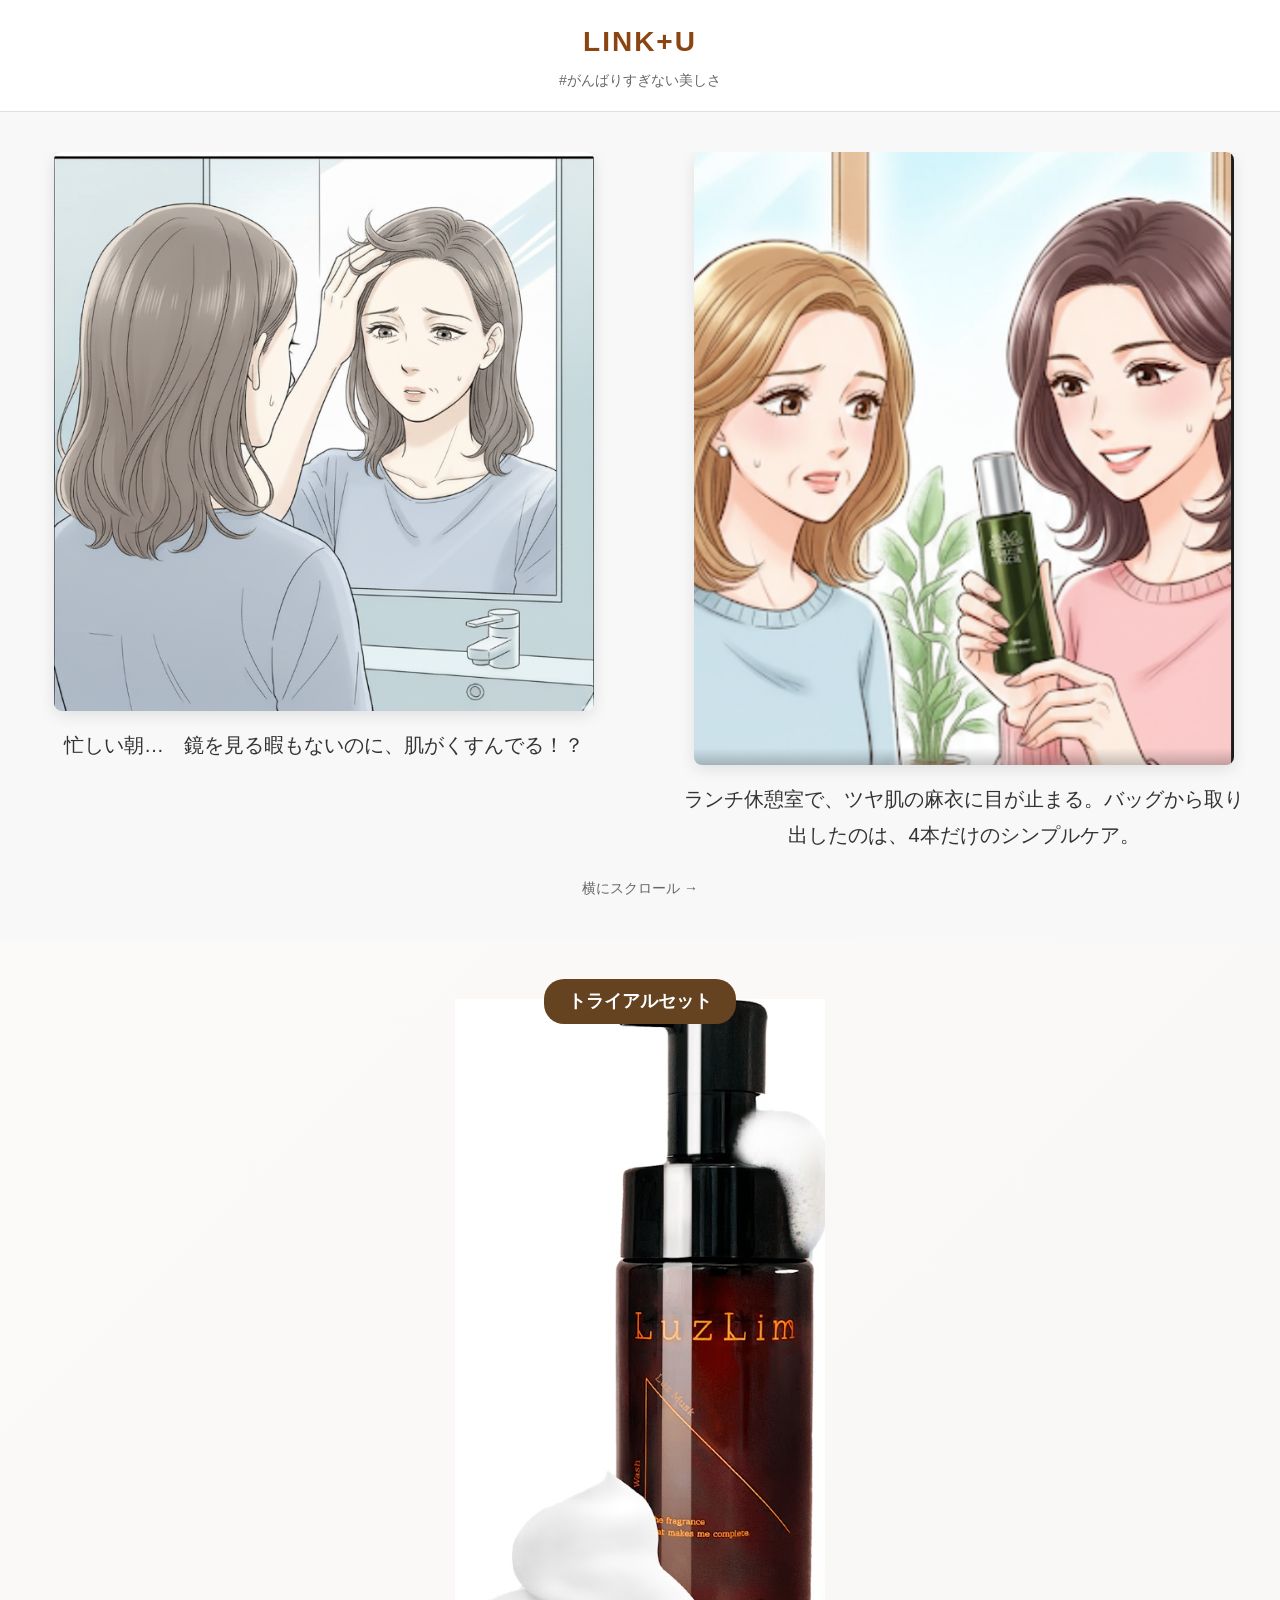
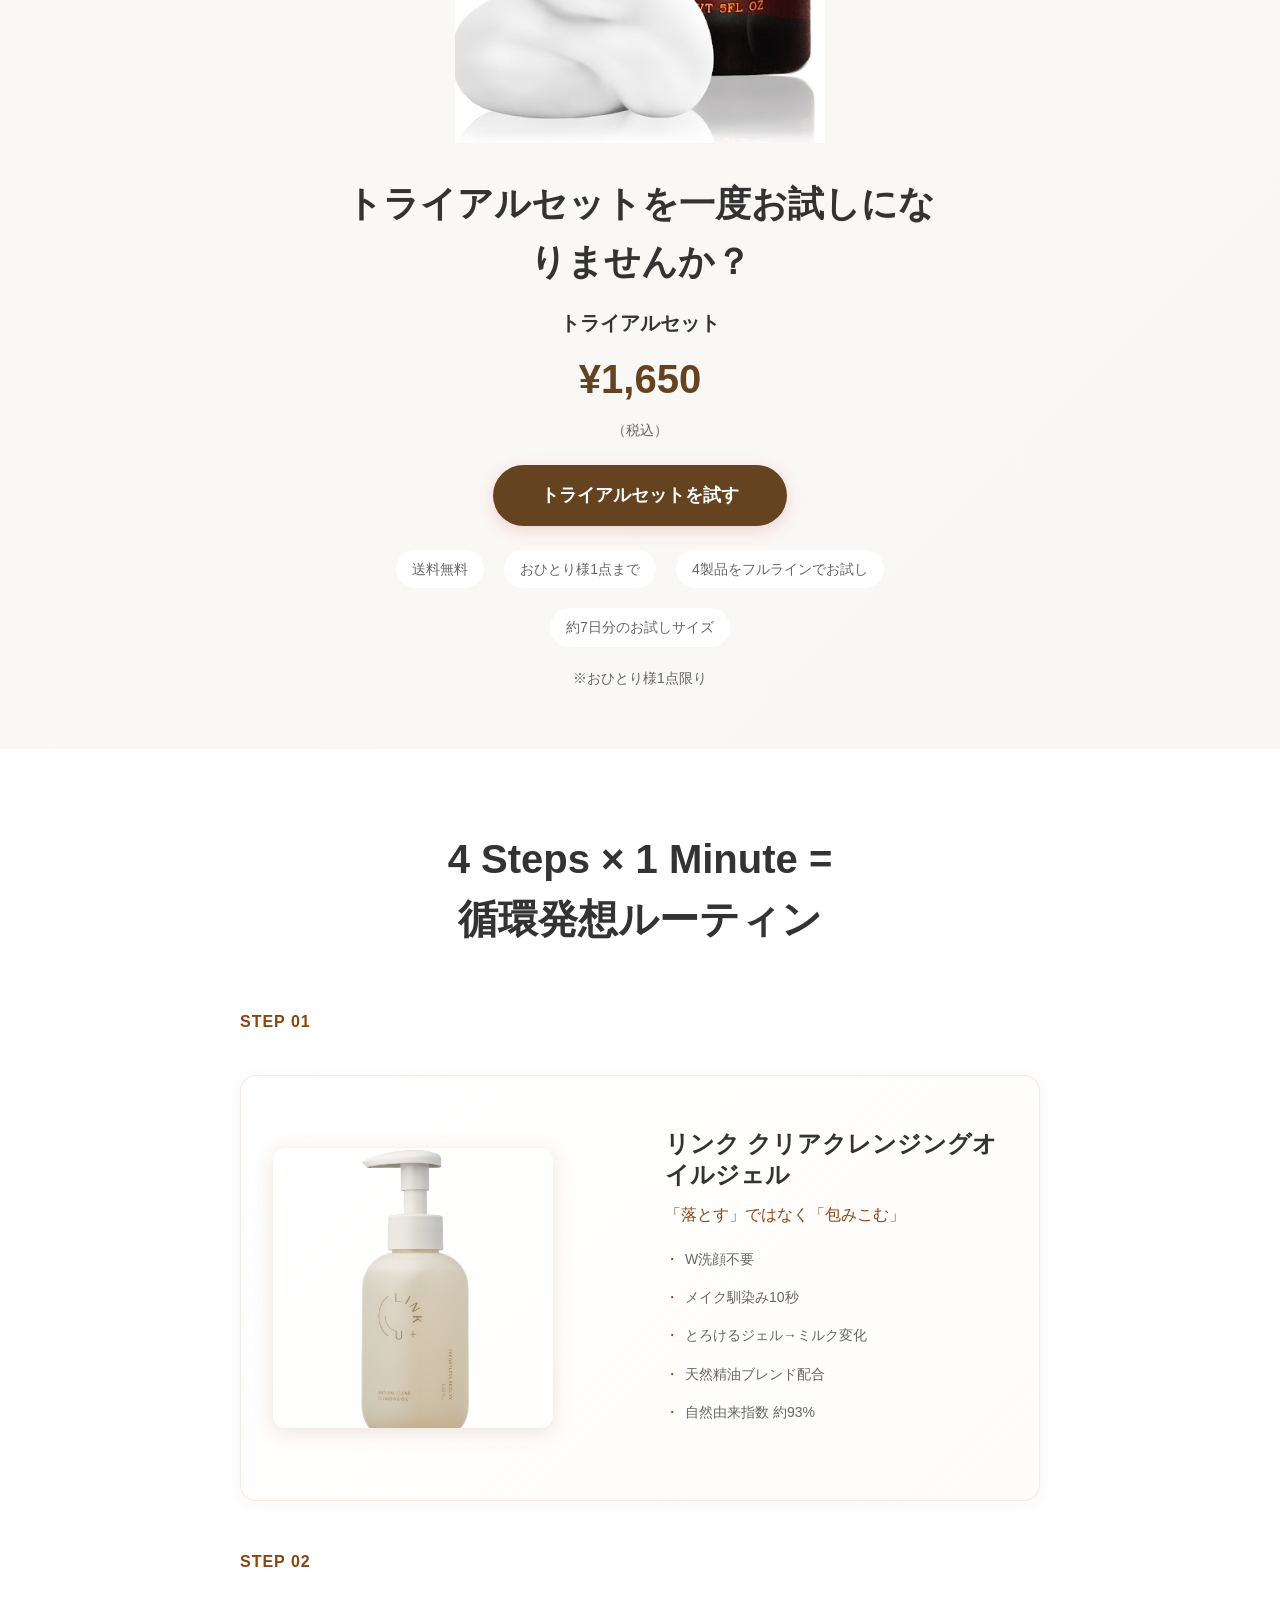
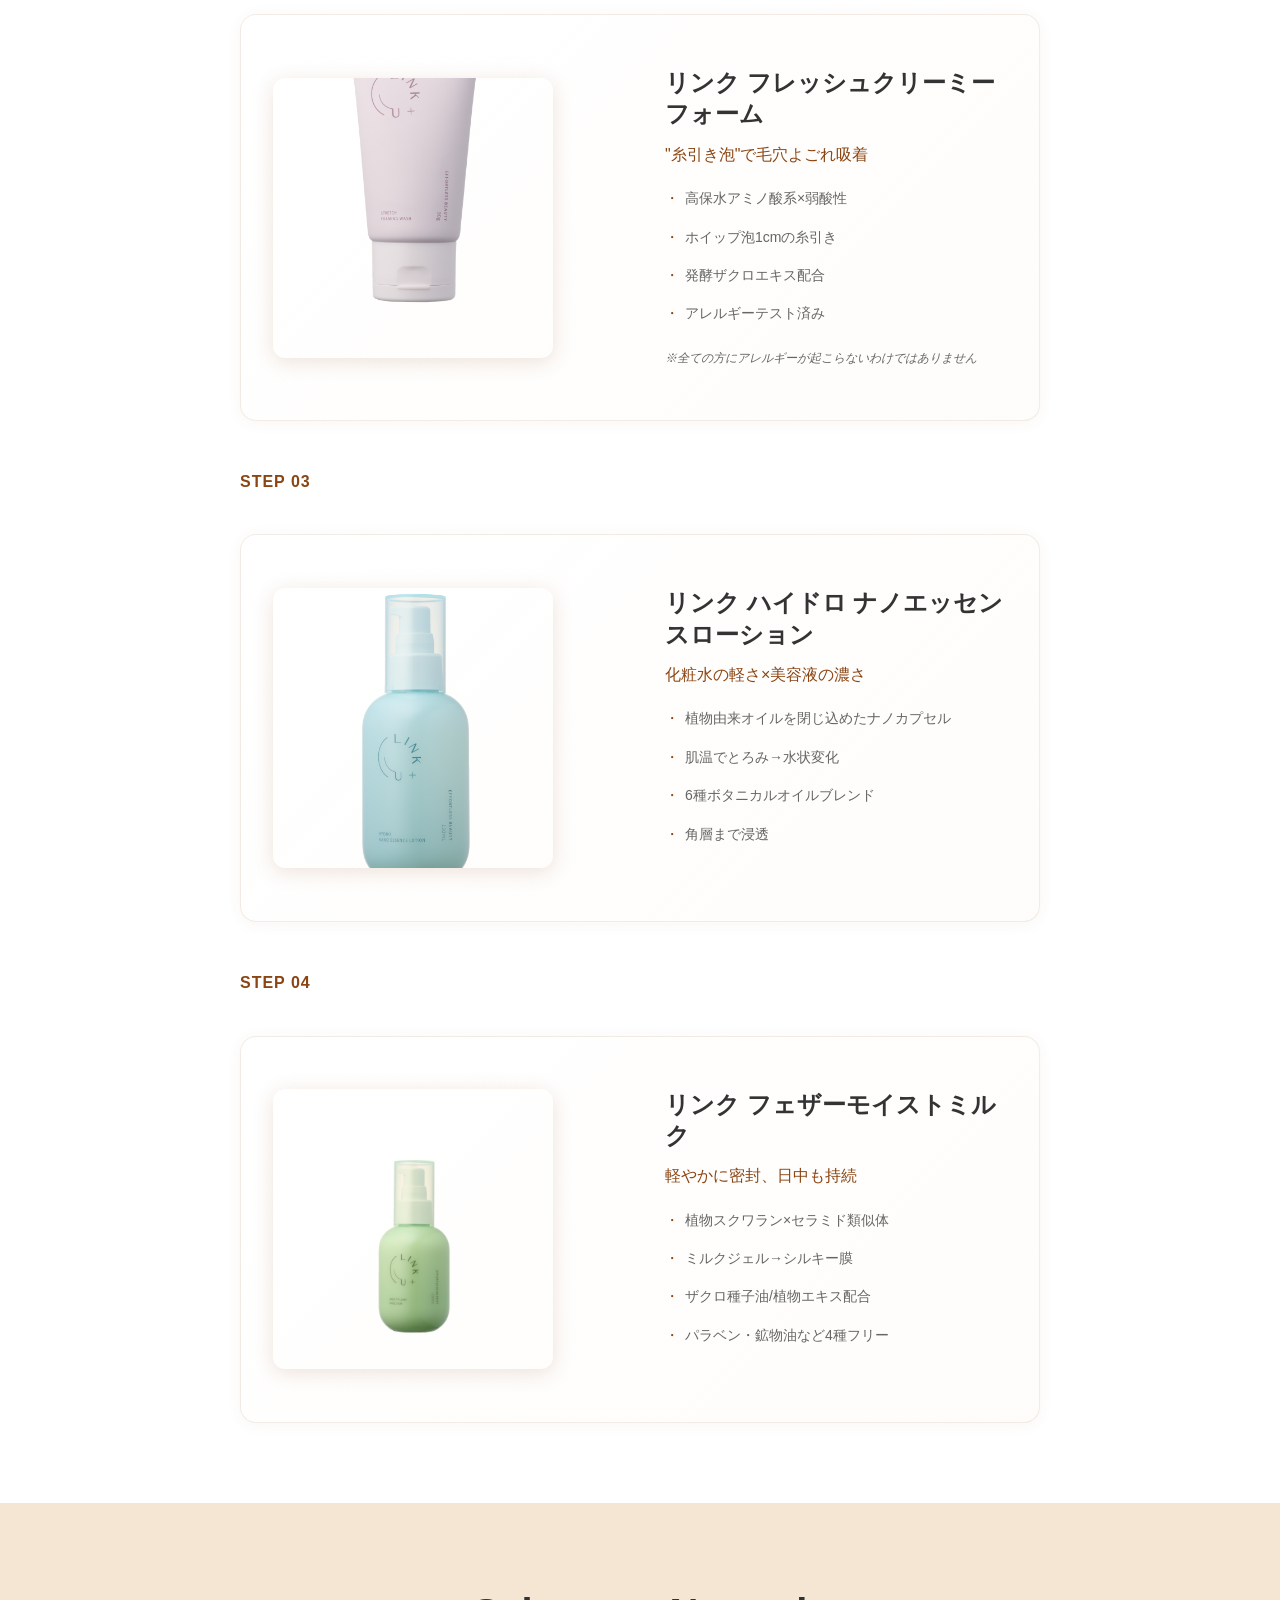
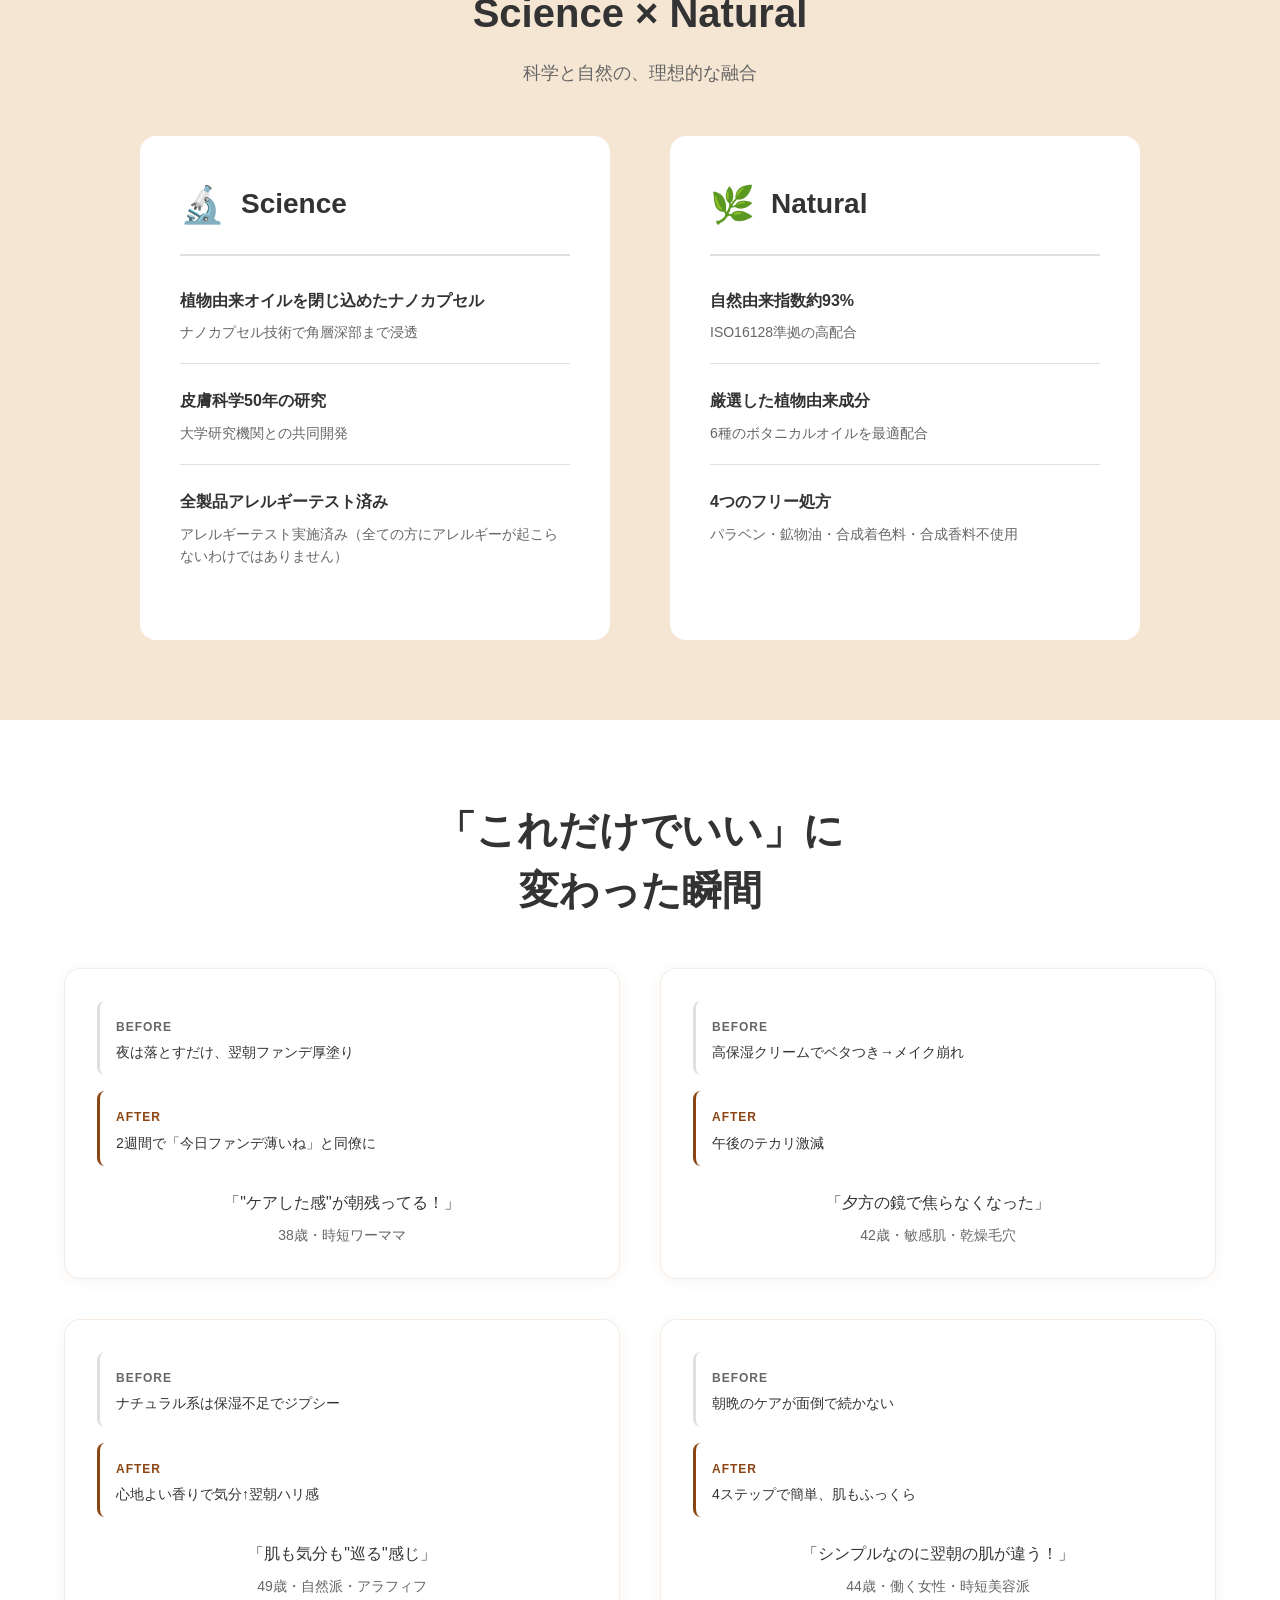
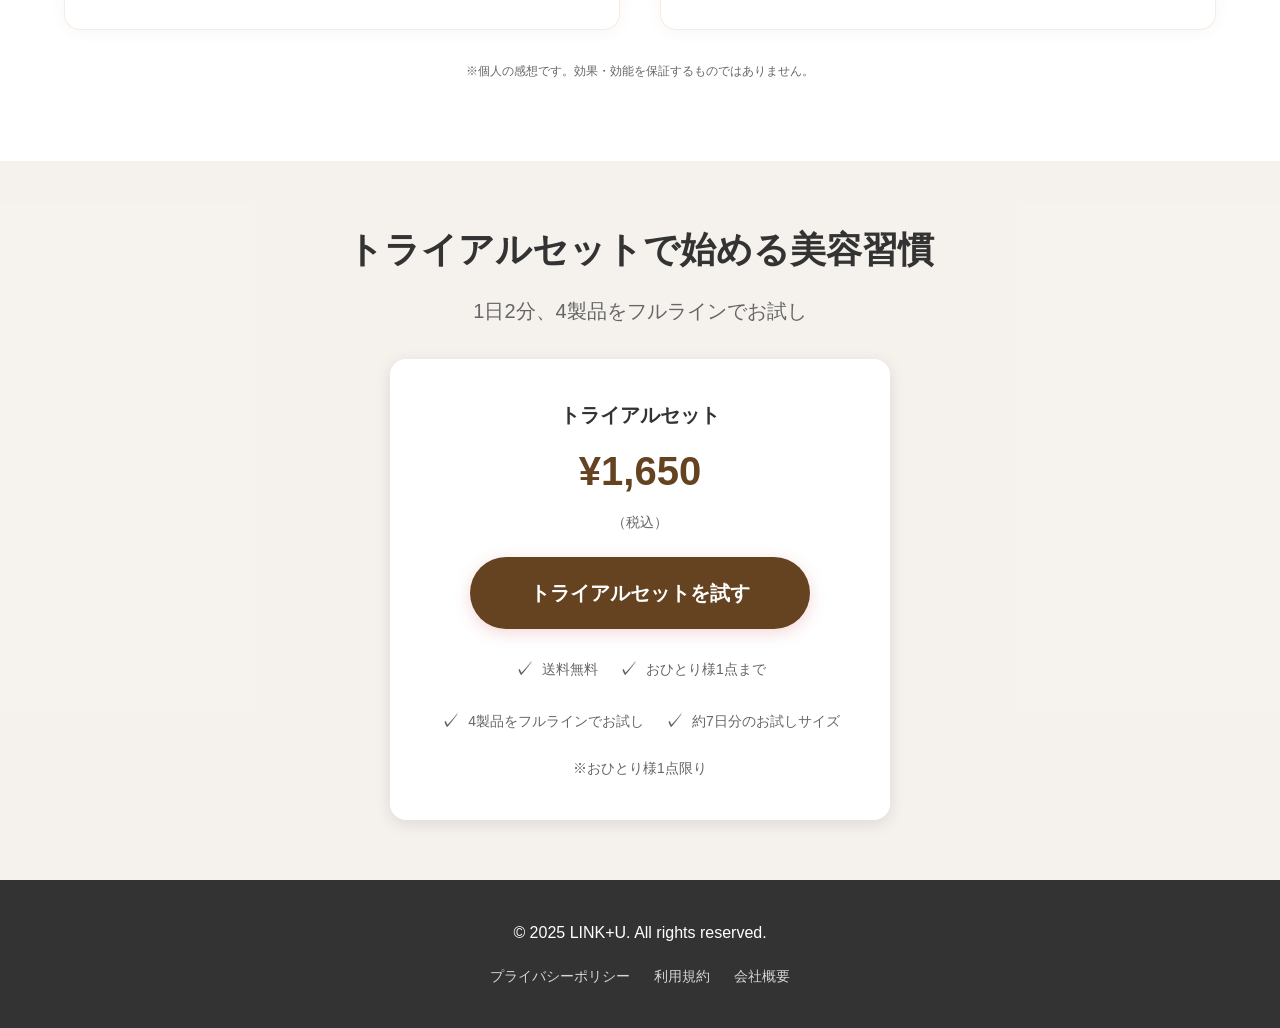
==== index-2.html @ d15b9a16 "Initial commit: Copy from rerejyu repository Complete REREJE RICH LP with all content and images  🤖 " ====
<!doctype html>
<html lang="ja">
  
<!-- Mirrored from manga-jivl.vercel.app/privacy by HTTrack Website Copier/3.x [XR&CO'2014], Fri, 05 Sep 2025 06:02:43 GMT -->
<!-- Added by HTTrack --><meta http-equiv="content-type" content="text/html;charset=utf-8" /><!-- /Added by HTTrack -->
<head>
    <meta charset="UTF-8" />
    <meta name="viewport" content="width=device-width, initial-scale=1.0" />
    <title>LINK+U - がんばりすぎない美しさ | 1日2分の新習慣</title>
    <meta name="description" content="忙しいあなたへ。たった4本、1日2分で輝くツヤ肌へ。初回52%OFFで始められる、シンプルスキンケア。">
    
    <!-- OGP -->
    <meta property="og:title" content="LINK+U - がんばりすぎない美しさ">
    <meta property="og:description" content="忙しいあなたへ。たった4本、1日2分で輝くツヤ肌へ。">
    <meta property="og:type" content="website">
    
    
    <!-- Google Analytics -->
    <script async src="https://www.googletagmanager.com/gtag/js?id=GA_MEASUREMENT_ID"></script>
    <script>
      window.dataLayer = window.dataLayer || [];
      function gtag(){dataLayer.push(arguments);}
      gtag('js', new Date());
      gtag('config', 'GA_MEASUREMENT_ID');
    </script>
    
    <script type="module" crossorigin src="assets/index-U9MFb4ym.js"></script>
    <link rel="stylesheet" crossorigin href="assets/index-C6Zq50ZD.css">
  </head>
  <body>
    <div id="app">
      <!-- ヘッダー -->
      <header class="header">
        <div class="container">
          <h1 class="logo">LINK+U</h1>
          <p class="tagline">#がんばりすぎない美しさ</p>
        </div>
      </header>

      <!-- 漫画ビューワー -->
      <section class="comic-viewer">
        <div class="comic-container">
          <figure class="comic-scene">
            <img src="manga/01.png" alt="忙しい朝の彩花" loading="lazy" />
            <figcaption>
              <p class="narration">忙しい朝…　鏡を見る暇もないのに、肌がくすんでる！？</p>
            </figcaption>
          </figure>

          <figure class="comic-scene">
            <img src="manga/02.png" alt="ランチ休憩室で麻衣と出会う" loading="lazy" />
            <figcaption>
              <p class="narration">ランチ休憩室で、ツヤ肌の麻衣に目が止まる。バッグから取り出したのは、4本だけのシンプルケア。</p>
            </figcaption>
          </figure>

          <figure class="comic-scene">
            <img src="manga/04.png" alt="翌朝ツヤ肌実感" loading="lazy" />
            <figcaption>
              <p class="narration">とろけるクレンジングがメイクになじむ。1分58秒でケア完了！</p>
            </figcaption>
          </figure>

          <figure class="comic-scene">
            <img src="manga/03.png" alt="自宅でお試し" loading="lazy" />
            <figcaption>
              <p class="narration">翌朝、鏡の中の私が輝いてる。ファンデ薄くても自信のツヤ肌！</p>
            </figcaption>
          </figure>

          <figure class="comic-scene">
            <img src="manga/05.png" alt="決めカット" loading="lazy" />
            <figcaption>
              <p class="narration">たった4本、1日2分。#がんばりすぎない美しさ</p>
            </figcaption>
          </figure>
        </div>
        
        <!-- スクロールインジケーター（PC用） -->
        <div class="scroll-indicator desktop-only">
          <span>横にスクロール →</span>
        </div>
      </section>

      <!-- CTA（初回） -->
      <section class="cta-section primary">
        <div class="container">
          <div class="cta-content">
            <img src="products/link%2bu_KV_1206_small.jpg" alt="LINK+U 商品セット" class="product-image" loading="lazy">
            <div class="offer-badge">トライアルセット</div>
            <h2>トライアルセットを一度お試しになりませんか？</h2>
            <p class="price">
              <span class="trial-label">トライアルセット</span>
              <span class="special">¥1,650</span>
              <span class="tax">（税込）</span>
            </p>
            <a href="https://ac-ld.catsys.jp/35cdb41fDc62db0D/cl/?bId=d69VVc9e" class="cta-button" data-ga-event="cta_click" data-ga-label="top">
              トライアルセットを試す
            </a>
            <ul class="benefits">
              <li>送料無料</li>
              <li>おひとり様1点まで</li>
              <li>4製品をフルラインでお試し</li>
              <li>約7日分のお試しサイズ</li>
            </ul>
            <p class="limit-notice">※おひとり様1点限り</p>
          </div>
        </div>
      </section>

      <!-- 商品説明 -->
      <section class="products-section">
        <div class="container">
          <div class="routine-header">
            <h2 class="section-title">4 Steps × 1 Minute =<br>循環発想ルーティン</h2>
          </div>
          
          <div class="products-detail">
            <article class="product-step">
              <div class="step-number">STEP 01</div>
              <div class="product-content">
                <img src="products/%e3%82%af%e3%83%ac%e3%83%b3%e3%82%b8%e3%83%b3%e3%82%b0.png" alt="リンク クリアクレンジングオイルジェル" loading="lazy">
                <div class="product-info">
                  <h3>リンク クリアクレンジングオイルジェル</h3>
                  <p class="product-concept">「落とす」ではなく「包みこむ」</p>
                  <ul class="product-features">
                    <li>W洗顔不要</li>
                    <li>メイク馴染み10秒</li>
                    <li>とろけるジェル→ミルク変化</li>
                    <li>天然精油ブレンド配合</li>
                    <li>自然由来指数 約93%</li>
                  </ul>
                </div>
              </div>
            </article>

            <article class="product-step">
              <div class="step-number">STEP 02</div>
              <div class="product-content">
                <img src="products/%e6%b4%97%e9%a1%94.png" alt="リンク フレッシュクリーミーフォーム" loading="lazy">
                <div class="product-info">
                  <h3>リンク フレッシュクリーミーフォーム</h3>
                  <p class="product-concept">"糸引き泡"で毛穴よごれ吸着</p>
                  <ul class="product-features">
                    <li>高保水アミノ酸系×弱酸性</li>
                    <li>ホイップ泡1cmの糸引き</li>
                    <li>発酵ザクロエキス配合</li>
                    <li>アレルギーテスト済み</li>
                  </ul>
                  <p class="product-note">※全ての方にアレルギーが起こらないわけではありません</p>
                </div>
              </div>
            </article>

            <article class="product-step">
              <div class="step-number">STEP 03</div>
              <div class="product-content">
                <img src="products/%e5%8c%96%e7%b2%a7%e6%b6%b2.png" alt="リンク ハイドロ ナノエッセンスローション" loading="lazy">
                <div class="product-info">
                  <h3>リンク ハイドロ ナノエッセンスローション</h3>
                  <p class="product-concept">化粧水の軽さ×美容液の濃さ</p>
                  <ul class="product-features">
                    <li>植物由来オイルを閉じ込めたナノカプセル</li>
                    <li>肌温でとろみ→水状変化</li>
                    <li>6種ボタニカルオイルブレンド</li>
                    <li>角層まで浸透</li>
                  </ul>
                </div>
              </div>
            </article>

            <article class="product-step">
              <div class="step-number">STEP 04</div>
              <div class="product-content">
                <img src="products/%e4%b9%b3%e6%b6%b2.png" alt="リンク フェザーモイストミルク" loading="lazy">
                <div class="product-info">
                  <h3>リンク フェザーモイストミルク</h3>
                  <p class="product-concept">軽やかに密封、日中も持続</p>
                  <ul class="product-features">
                    <li>植物スクワラン×セラミド類似体</li>
                    <li>ミルクジェル→シルキー膜</li>
                    <li>ザクロ種子油/植物エキス配合</li>
                    <li>パラベン・鉱物油など4種フリー</li>
                  </ul>
                </div>
              </div>
            </article>
          </div>
        </div>
      </section>

      <!-- Science × Natural -->
      <section class="science-section">
        <div class="container">
          <h2 class="section-title">Science × Natural</h2>
          <p class="section-subtitle">科学と自然の、理想的な融合</p>
          
          <div class="science-natural-grid">
            <div class="science-column">
              <div class="column-header">
                <span class="column-icon">🔬</span>
                <h3>Science</h3>
              </div>
              <ul class="feature-items">
                <li>
                  <h4>植物由来オイルを閉じ込めたナノカプセル</h4>
                  <p>ナノカプセル技術で角層深部まで浸透</p>
                </li>
                <li>
                  <h4>皮膚科学50年の研究</h4>
                  <p>大学研究機関との共同開発</p>
                </li>
                <li>
                  <h4>全製品アレルギーテスト済み</h4>
                  <p>アレルギーテスト実施済み（全ての方にアレルギーが起こらないわけではありません）</p>
                </li>
              </ul>
            </div>
            
            <div class="natural-column">
              <div class="column-header">
                <span class="column-icon">🌿</span>
                <h3>Natural</h3>
              </div>
              <ul class="feature-items">
                <li>
                  <h4>自然由来指数約93%</h4>
                  <p>ISO16128準拠の高配合</p>
                </li>
                <li>
                  <h4>厳選した植物由来成分</h4>
                  <p>6種のボタニカルオイルを最適配合</p>
                </li>
                <li>
                  <h4>4つのフリー処方</h4>
                  <p>パラベン・鉱物油・合成着色料・合成香料不使用</p>
                </li>
              </ul>
            </div>
          </div>
        </div>
      </section>

      <!-- お客様の声 -->
      <section class="testimonials-section">
        <div class="container">
          <h2 class="section-title">「これだけでいい」に<br>変わった瞬間</h2>
          
          <div class="testimonials-grid">
            <article class="testimonial-card">
              <div class="before-after">
                <div class="before">
                  <span class="label">Before</span>
                  <p>夜は落とすだけ、翌朝ファンデ厚塗り</p>
                </div>
                <div class="after">
                  <span class="label">After</span>
                  <p>2週間で「今日ファンデ薄いね」と同僚に</p>
                </div>
              </div>
              <div class="user-info">
                <p class="comment">「"ケアした感"が朝残ってる！」</p>
                <p class="profile">38歳・時短ワーママ</p>
              </div>
            </article>

            <article class="testimonial-card">
              <div class="before-after">
                <div class="before">
                  <span class="label">Before</span>
                  <p>高保湿クリームでベタつき→メイク崩れ</p>
                </div>
                <div class="after">
                  <span class="label">After</span>
                  <p>午後のテカリ激減</p>
                </div>
              </div>
              <div class="user-info">
                <p class="comment">「夕方の鏡で焦らなくなった」</p>
                <p class="profile">42歳・敏感肌・乾燥毛穴</p>
              </div>
            </article>

            <article class="testimonial-card">
              <div class="before-after">
                <div class="before">
                  <span class="label">Before</span>
                  <p>ナチュラル系は保湿不足でジプシー</p>
                </div>
                <div class="after">
                  <span class="label">After</span>
                  <p>心地よい香りで気分↑翌朝ハリ感</p>
                </div>
              </div>
              <div class="user-info">
                <p class="comment">「肌も気分も"巡る"感じ」</p>
                <p class="profile">49歳・自然派・アラフィフ</p>
              </div>
            </article>

            <article class="testimonial-card">
              <div class="before-after">
                <div class="before">
                  <span class="label">Before</span>
                  <p>朝晩のケアが面倒で続かない</p>
                </div>
                <div class="after">
                  <span class="label">After</span>
                  <p>4ステップで簡単、肌もふっくら</p>
                </div>
              </div>
              <div class="user-info">
                <p class="comment">「シンプルなのに翌朝の肌が違う！」</p>
                <p class="profile">44歳・働く女性・時短美容派</p>
              </div>
            </article>
          </div>
          
          <p class="disclaimer">※個人の感想です。効果・効能を保証するものではありません。</p>
        </div>
      </section>

      <!-- 最終CTA -->
      <section class="cta-section final">
        <div class="container">
          <h2>トライアルセットで始める美容習慣</h2>
          <p class="lead">1日2分、4製品をフルラインでお試し</p>
          
          <div class="cta-box">
            <p class="price">
              <span class="trial-label">トライアルセット</span>
              <span class="special">¥1,650</span>
              <span class="tax">（税込）</span>
            </p>
            
            <a href="https://ac-ld.catsys.jp/35cdb41fDc62db0D/cl/?bId=d69VVc9e" class="cta-button large" data-ga-event="cta_click" data-ga-label="bottom">
              トライアルセットを試す
            </a>
            
            <div class="guarantees">
              <div class="guarantee-item">
                <span class="icon">✓</span>
                <span>送料無料</span>
              </div>
              <div class="guarantee-item">
                <span class="icon">✓</span>
                <span>おひとり様1点まで</span>
              </div>
              <div class="guarantee-item">
                <span class="icon">✓</span>
                <span>4製品をフルラインでお試し</span>
              </div>
              <div class="guarantee-item">
                <span class="icon">✓</span>
                <span>約7日分のお試しサイズ</span>
              </div>
            </div>
            <p class="limit-notice">※おひとり様1点限り</p>
          </div>
        </div>
      </section>

      <!-- フッター -->
      <footer class="footer">
        <div class="container">
          <p>&copy; 2025 LINK+U. All rights reserved.</p>
          <nav>
            <a href="index-2.html">プライバシーポリシー</a>
            <a href="index-3.html">利用規約</a>
            <a href="index-4.html">会社概要</a>
          </nav>
        </div>
      </footer>
    </div>

    <!-- 追従CTA（スマホ用） -->
    <div class="sticky-cta mobile-only">
      <a href="https://ac-ld.catsys.jp/35cdb41fDc62db0D/cl/?bId=d69VVc9e" class="cta-button" data-ga-event="cta_click" data-ga-label="sticky">
        トライアルセット¥1,650
      </a>
    </div>

  </body>

<!-- Mirrored from manga-jivl.vercel.app/privacy by HTTrack Website Copier/3.x [XR&CO'2014], Fri, 05 Sep 2025 06:02:43 GMT -->
</html>
---- assets/index-C6Zq50ZD.css ----
*{margin:0;padding:0;box-sizing:border-box}:root{--primary-color: #8B4513;--secondary-color: #F5E6D3;--accent-color: #654321;--text-primary: #333333;--text-secondary: #666666;--white: #FFFFFF;--gray-light: #F8F8F8;--gray-border: #E0E0E0;--max-width: 1200px;--padding-mobile: 16px;--padding-desktop: 24px;--font-main: -apple-system, BlinkMacSystemFont, "Segoe UI", "Helvetica Neue", "Hiragino Sans", "Yu Gothic", Arial, sans-serif}html{font-size:16px;scroll-behavior:smooth}body{font-family:var(--font-main);color:var(--text-primary);line-height:1.6;background-color:var(--white);overflow-x:hidden}img{max-width:100%;height:auto;display:block}a{text-decoration:none;color:inherit}.container{max-width:var(--max-width);margin:0 auto;padding:0 var(--padding-mobile)}@media (min-width: 768px){.container{padding:0 var(--padding-desktop)}}.desktop-only{display:none}@media (min-width: 768px){.desktop-only{display:block}.mobile-only{display:none}}.header{background-color:var(--white);padding:20px 0;border-bottom:1px solid var(--gray-border);position:sticky;top:0;z-index:100}.header .container{text-align:center}.logo{font-size:28px;font-weight:700;color:var(--primary-color);letter-spacing:2px}.tagline{font-size:14px;color:var(--text-secondary);margin-top:4px}.comic-viewer{background-color:var(--gray-light);padding:40px 0;position:relative}.comic-container{display:flex;flex-direction:column;gap:20px;max-width:100%;margin:0 auto}@media (min-width: 768px){.comic-container{flex-direction:row;overflow-x:auto;scroll-snap-type:x mandatory;scroll-behavior:smooth;gap:40px;padding:0 var(--padding-desktop);-webkit-overflow-scrolling:touch}.comic-container::-webkit-scrollbar{height:8px}.comic-container::-webkit-scrollbar-track{background:var(--gray-border);border-radius:4px}.comic-container::-webkit-scrollbar-thumb{background:var(--primary-color);border-radius:4px}}.comic-scene{flex:0 0 auto;text-align:center}@media (min-width: 768px){.comic-scene{width:600px;scroll-snap-align:center}}.comic-scene img{width:100%;max-width:540px;margin:0 auto;border-radius:8px;box-shadow:0 4px 16px #0000001a}.comic-scene figcaption{margin-top:16px;padding:0 20px}.narration{font-size:18px;line-height:1.8;color:var(--text-primary);font-weight:500}@media (min-width: 768px){.narration{font-size:20px}}.scroll-indicator{text-align:center;margin-top:24px;color:var(--text-secondary);font-size:14px;animation:bounce 2s infinite}@keyframes bounce{0%,20%,50%,80%,to{transform:translate(0)}40%{transform:translate(10px)}60%{transform:translate(5px)}}.cta-section{padding:60px 0;text-align:center}.cta-section.primary{background:linear-gradient(135deg,rgba(240,237,232,0.3),rgba(248,246,243,0.9))}.cta-section.final{background:rgba(245,242,238,0.95)}.cta-content{position:relative;max-width:600px;margin:0 auto}.product-image{max-width:400px;margin:0 auto 32px}.offer-badge{position:absolute;top:-20px;right:50%;transform:translate(50%);background-color:var(--accent-color);color:var(--white);padding:8px 24px;border-radius:20px;font-weight:700;font-size:18px}.cta-section h2{font-size:28px;margin-bottom:16px;color:var(--text-primary)}@media (min-width: 768px){.cta-section h2{font-size:36px}}.price{margin-bottom:24px}.original{display:block;text-decoration:line-through;color:var(--text-secondary);font-size:16px;margin-bottom:8px}.trial-label{display:block;font-size:20px;font-weight:600;color:var(--text-primary);margin-bottom:8px}.special{display:block;font-size:32px;font-weight:700;color:var(--accent-color)}@media (min-width: 768px){.special{font-size:40px}}.tax{display:block;font-size:14px;color:var(--text-secondary);margin-top:8px}.cta-button{display:inline-block;background-color:var(--accent-color);color:var(--white);padding:16px 48px;border-radius:50px;font-size:18px;font-weight:700;transition:all .3s ease;box-shadow:0 4px 16px #d67e824d}.cta-button:hover{background-color:#c56b6f;transform:translateY(-2px);box-shadow:0 6px 20px #d67e8266}.cta-button.large{padding:20px 60px;font-size:20px}.benefits{list-style:none;display:flex;justify-content:center;gap:20px;margin-top:24px;flex-wrap:wrap}.benefits li{background-color:var(--white);padding:8px 16px;border-radius:20px;font-size:14px;color:var(--text-secondary)}.lead{font-size:20px;color:var(--text-secondary);margin-bottom:32px}.cta-box{background-color:var(--white);padding:40px 24px;border-radius:16px;box-shadow:0 4px 16px #0000001a;max-width:500px;margin:0 auto}.guarantees{display:flex;justify-content:center;gap:20px;margin-top:24px;flex-wrap:wrap}.guarantee-item{display:flex;align-items:center;gap:8px;font-size:14px;color:var(--text-secondary)}.guarantee-item .icon{font-size:20px}.products-section{padding:80px 0;background-color:var(--white)}.section-title{font-size:32px;text-align:center;margin-bottom:48px;color:var(--text-primary);line-height:1.5}@media (min-width: 768px){.section-title{font-size:40px}}.section-subtitle{font-size:18px;text-align:center;color:var(--text-secondary);margin-top:-32px;margin-bottom:48px;padding:0 20px;word-wrap:break-word;max-width:100%;box-sizing:border-box}.routine-header{text-align:center;margin-bottom:60px}.products-detail{max-width:800px;margin:0 auto;display:flex;flex-direction:column;gap:48px}.product-step{display:flex;flex-direction:column;gap:20px;min-height:300px}.step-number{font-size:16px;font-weight:700;color:var(--primary-color);letter-spacing:1px;margin-bottom:20px}.product-content{display:flex;flex-direction:column;gap:24px;background:linear-gradient(135deg,rgba(255,255,255,0.95),rgba(245,230,211,0.1));border:1px solid rgba(139,69,19,0.1);padding:32px;border-radius:16px;box-shadow:0 2px 15px rgba(139,69,19,0.05);flex:1;min-height:250px;align-items:center}@media (min-width: 768px){.product-content{flex-direction:row;gap:32px}}.product-content img{width:280px;height:auto;max-height:280px;object-fit:contain;border-radius:12px;flex-shrink:0;box-shadow:0 4px 20px rgba(139,69,19,0.15)}.product-step:nth-child(1) .product-content img,.product-step:nth-child(3) .product-content img{object-fit:cover;object-position:center}.product-step:nth-child(2) .product-content img{object-fit:cover;object-position:center bottom}@media (max-width: 767px){.product-content{text-align:center}.product-content img{width:240px;height:auto;max-height:240px;margin:0 auto}.product-info{padding:20px 0}}.product-info{flex:1;padding:20px 0 20px 80px}.product-info h3{font-size:24px;color:var(--text-primary);margin-bottom:12px;font-weight:600;line-height:1.3}@media (max-width: 767px){.product-info h3{font-size:20px}}.product-concept{font-size:16px;color:var(--primary-color);margin-bottom:20px;font-weight:500}.product-features{list-style:none;display:flex;flex-direction:column;gap:8px;margin-bottom:16px}.product-features li{position:relative;padding-left:20px;font-size:14px;color:var(--text-secondary);line-height:1.6;margin-bottom:8px}.product-features li:before{content:"・";position:absolute;left:0;color:var(--primary-color)}.product-note{font-size:12px;color:var(--text-secondary);margin-top:16px;font-style:italic}.science-section{padding:80px 0;background-color:var(--secondary-color)}.science-natural-grid{display:grid;grid-template-columns:1fr;gap:40px;max-width:1000px;margin:0 auto}@media (min-width: 768px){.science-natural-grid{grid-template-columns:1fr 1fr;gap:60px}}.science-column,.natural-column{background-color:var(--white);padding:40px;border-radius:16px}.column-header{display:flex;align-items:center;gap:16px;margin-bottom:32px;padding-bottom:20px;border-bottom:2px solid var(--gray-border)}.column-icon{font-size:36px}.column-header h3{font-size:28px;color:var(--text-primary);font-weight:600}.feature-items{list-style:none;display:flex;flex-direction:column;gap:24px;margin-bottom:32px}.feature-items li{padding-bottom:20px;border-bottom:1px solid var(--gray-border)}.feature-items li:last-child{border-bottom:none;padding-bottom:0}.feature-items h4{font-size:16px;color:var(--text-primary);margin-bottom:8px;font-weight:600}.feature-items p{font-size:14px;color:var(--text-secondary);line-height:1.6}.testimonials-section{padding:80px 0;background-color:var(--white)}.testimonials-grid{display:grid;grid-template-columns:1fr;gap:32px;max-width:1200px;margin:0 auto 32px}@media (min-width: 768px){.testimonials-grid{grid-template-columns:repeat(2,1fr);gap:40px}}.testimonial-card{background:rgba(255,255,255,0.98);border:1px solid rgba(139,69,19,0.1);padding:32px;border-radius:16px;box-shadow:0 2px 15px rgba(139,69,19,0.05)}.before-after{display:flex;flex-direction:column;gap:16px;margin-bottom:24px}.before,.after{position:relative;padding:12px 16px;background-color:var(--white);border-radius:8px}.before{border-left:3px solid var(--gray-border)}.after{border-left:3px solid var(--primary-color)}.before .label,.after .label{display:inline-block;font-size:12px;font-weight:700;text-transform:uppercase;letter-spacing:1px;margin-bottom:4px}.before .label{color:var(--text-secondary)}.after .label{color:var(--primary-color)}.before p,.after p{font-size:14px;color:var(--text-primary);line-height:1.6;margin:0}.user-info{text-align:center}.user-info .comment{font-size:16px;line-height:1.6;margin-bottom:8px;color:var(--text-primary);font-weight:500}.profile{font-size:14px;color:var(--text-secondary);margin:0}.disclaimer{text-align:center;font-size:12px;color:var(--text-secondary);margin-top:32px}.limit-notice{text-align:center;font-size:14px;color:var(--text-secondary);margin-top:20px;font-weight:500}.footer{background-color:var(--text-primary);color:var(--white);padding:40px 0;text-align:center}.footer nav{margin-top:20px;display:flex;justify-content:center;gap:24px;flex-wrap:wrap}.footer a{color:var(--white);font-size:14px;opacity:.8;transition:opacity .3s ease}.footer a:hover{opacity:1}.sticky-cta{position:fixed;bottom:0;left:0;right:0;background-color:var(--white);padding:12px;box-shadow:0 -2px 16px #0000001a;z-index:1000;text-align:center}.sticky-cta .cta-button{width:100%;max-width:400px}@media (max-width: 767px){body{overflow-x:hidden;width:100%;margin:0;padding:0}.container{width:100%;max-width:100%;margin:0 auto;padding:0 16px;box-sizing:border-box}.section-title,.section-subtitle{text-align:center;margin:0 auto;width:100%}.section-subtitle{font-size:12px;line-height:1.4;padding:0 24px;word-wrap:break-word;hyphens:auto;overflow-wrap:break-word}.testimonials-section{width:100%;padding:50px 0}.testimonials-section .container{width:100%;max-width:100%;margin:0 auto;padding:0 16px;box-sizing:border-box}.testimonials-grid{display:flex;flex-direction:column;gap:20px;width:100%;margin:0 auto;padding:0}.testimonial-card{width:100%;max-width:100%;margin:0 auto;padding:24px 16px;box-sizing:border-box;text-align:center}.cta-section,.footer{width:100%;text-align:center;padding-left:0;padding-right:0}.cta-section .container,.footer .container{width:100%;max-width:100%;margin:0 auto;padding:0 16px;box-sizing:border-box}.cta-section,.footer,.products-section,.science-section{width:100%;margin:0;padding-left:0;padding-right:0}.cta-section .container,.footer .container,.products-section .container,.science-section .container{width:100%;max-width:100%;margin:0 auto;padding-left:16px;padding-right:16px;box-sizing:border-box}.cta-section{padding:40px 0}.products-section,.science-section,.testimonials-section{padding:60px 0}.section-title{font-size:24px;margin-bottom:32px}.offer-badge{font-size:16px;padding:6px 20px}.header{padding:16px 0}.comic-viewer{padding:24px 0}.comic-scene{margin-bottom:32px}.narration{font-size:16px;padding:0 16px;line-height:1.7}.cta-section h2{font-size:24px;line-height:1.4;margin-bottom:20px;padding:0 16px}.product-image{max-width:300px;margin-bottom:24px}.price{margin-bottom:20px}.special{font-size:28px}.benefits{gap:12px;margin-top:20px;padding:0 16px}.benefits li{font-size:12px;padding:6px 12px}.products-section{padding:50px 0}.section-title{font-size:22px;margin-bottom:32px;padding:0 16px;line-height:1.4}.products-detail{gap:32px}.product-content{padding:24px 16px;gap:20px}.product-info{padding:16px 0}.product-info h3{font-size:20px;margin-bottom:8px}.product-concept{font-size:14px;margin-bottom:16px}.product-features li{font-size:13px;line-height:1.5}.science-section{padding:50px 0}.science-column,.natural-column{padding:24px 20px}.column-header h3{font-size:24px}.feature-items h4{font-size:15px}.feature-items p{font-size:13px}.testimonials-section{padding:50px 0}.testimonial-card{padding:24px 20px}.before p,.after p{font-size:13px}.user-info .comment{font-size:15px}.footer{padding:32px 0}.footer-title{font-size:28px;margin-bottom:12px}.footer-message{font-size:16px;margin-bottom:24px;padding:0 16px}.footer-button{font-size:18px;padding:16px 40px}.footer nav{gap:16px;margin-top:16px}.cta-box{padding:32px 20px;margin:0 auto;text-align:center}.guarantees{gap:16px}.guarantee-item{font-size:12px}}@media (max-width: 375px){.container{padding:0 12px}.logo{font-size:22px}.cta-section h2{font-size:20px}.special{font-size:24px}.section-title{font-size:20px}.product-content{padding:20px 12px}.testimonial-card{padding:20px 16px}.footer-button{font-size:16px;padding:14px 32px}}
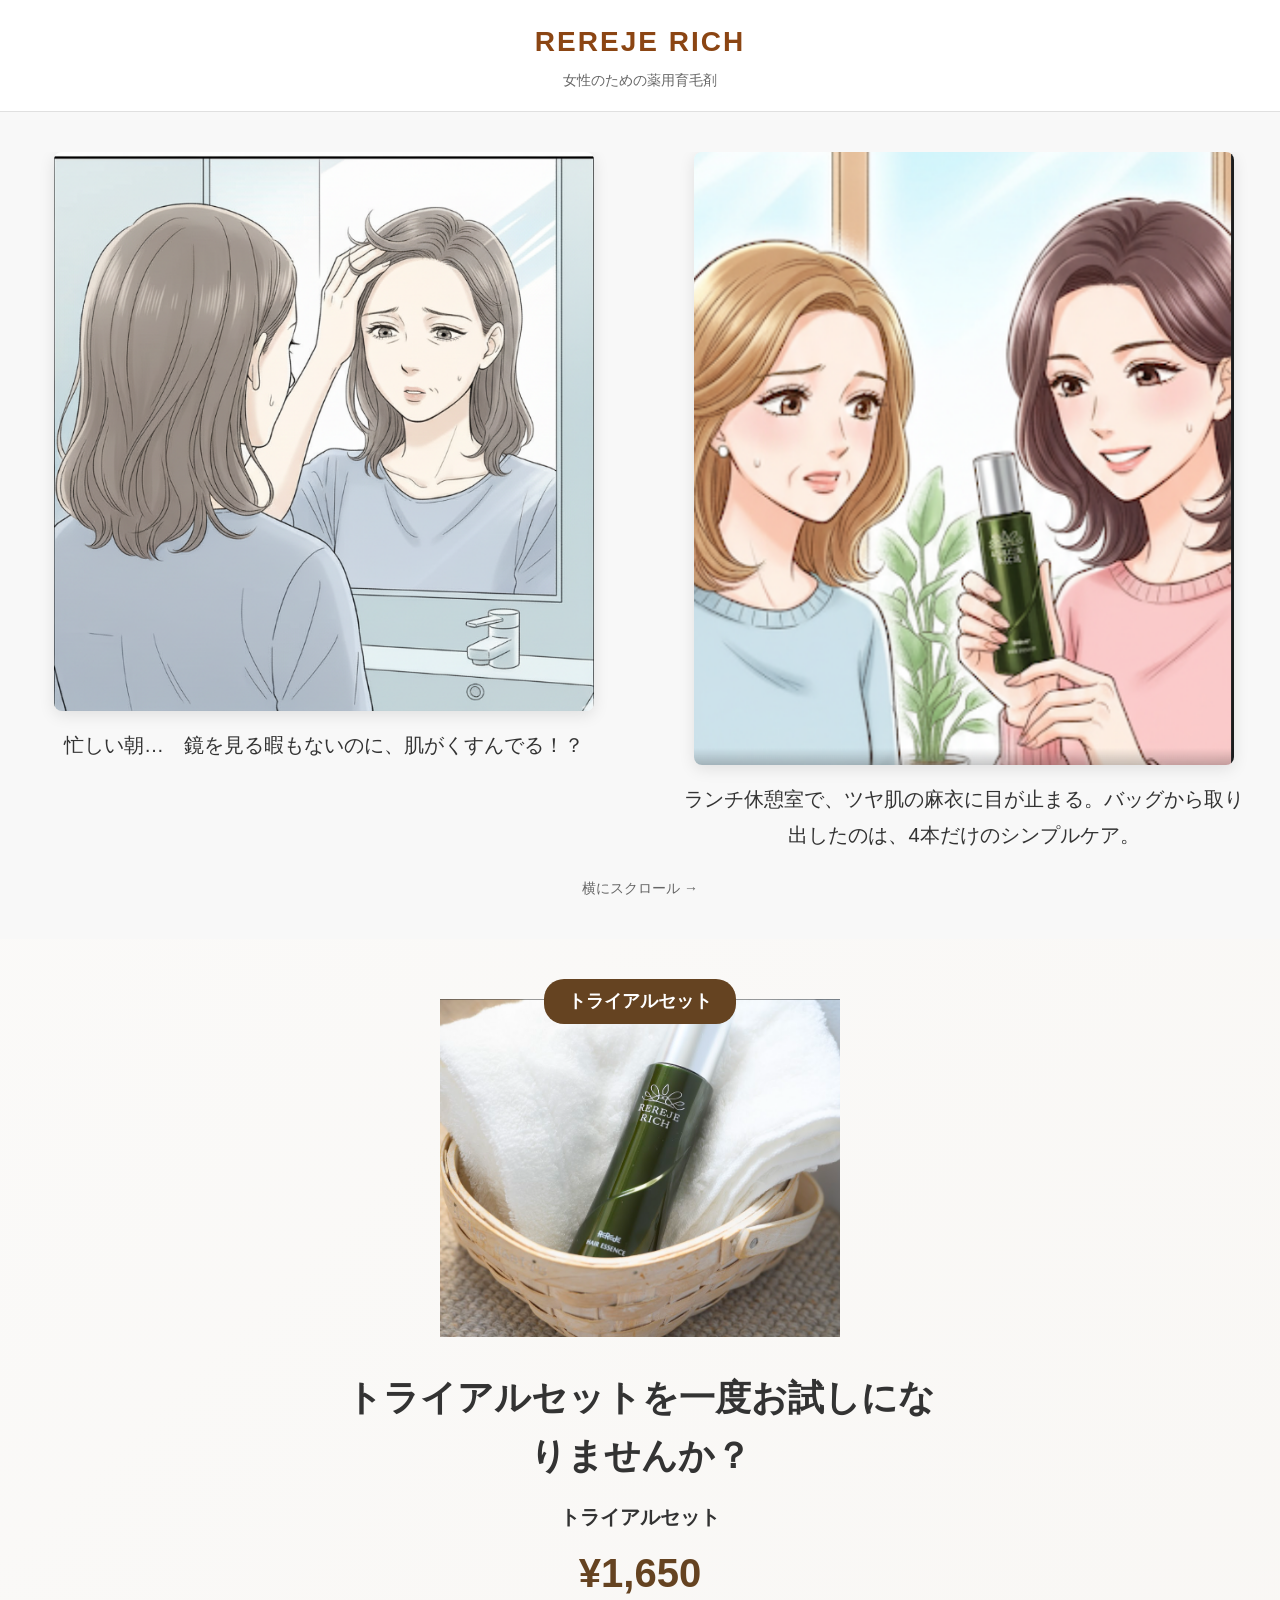
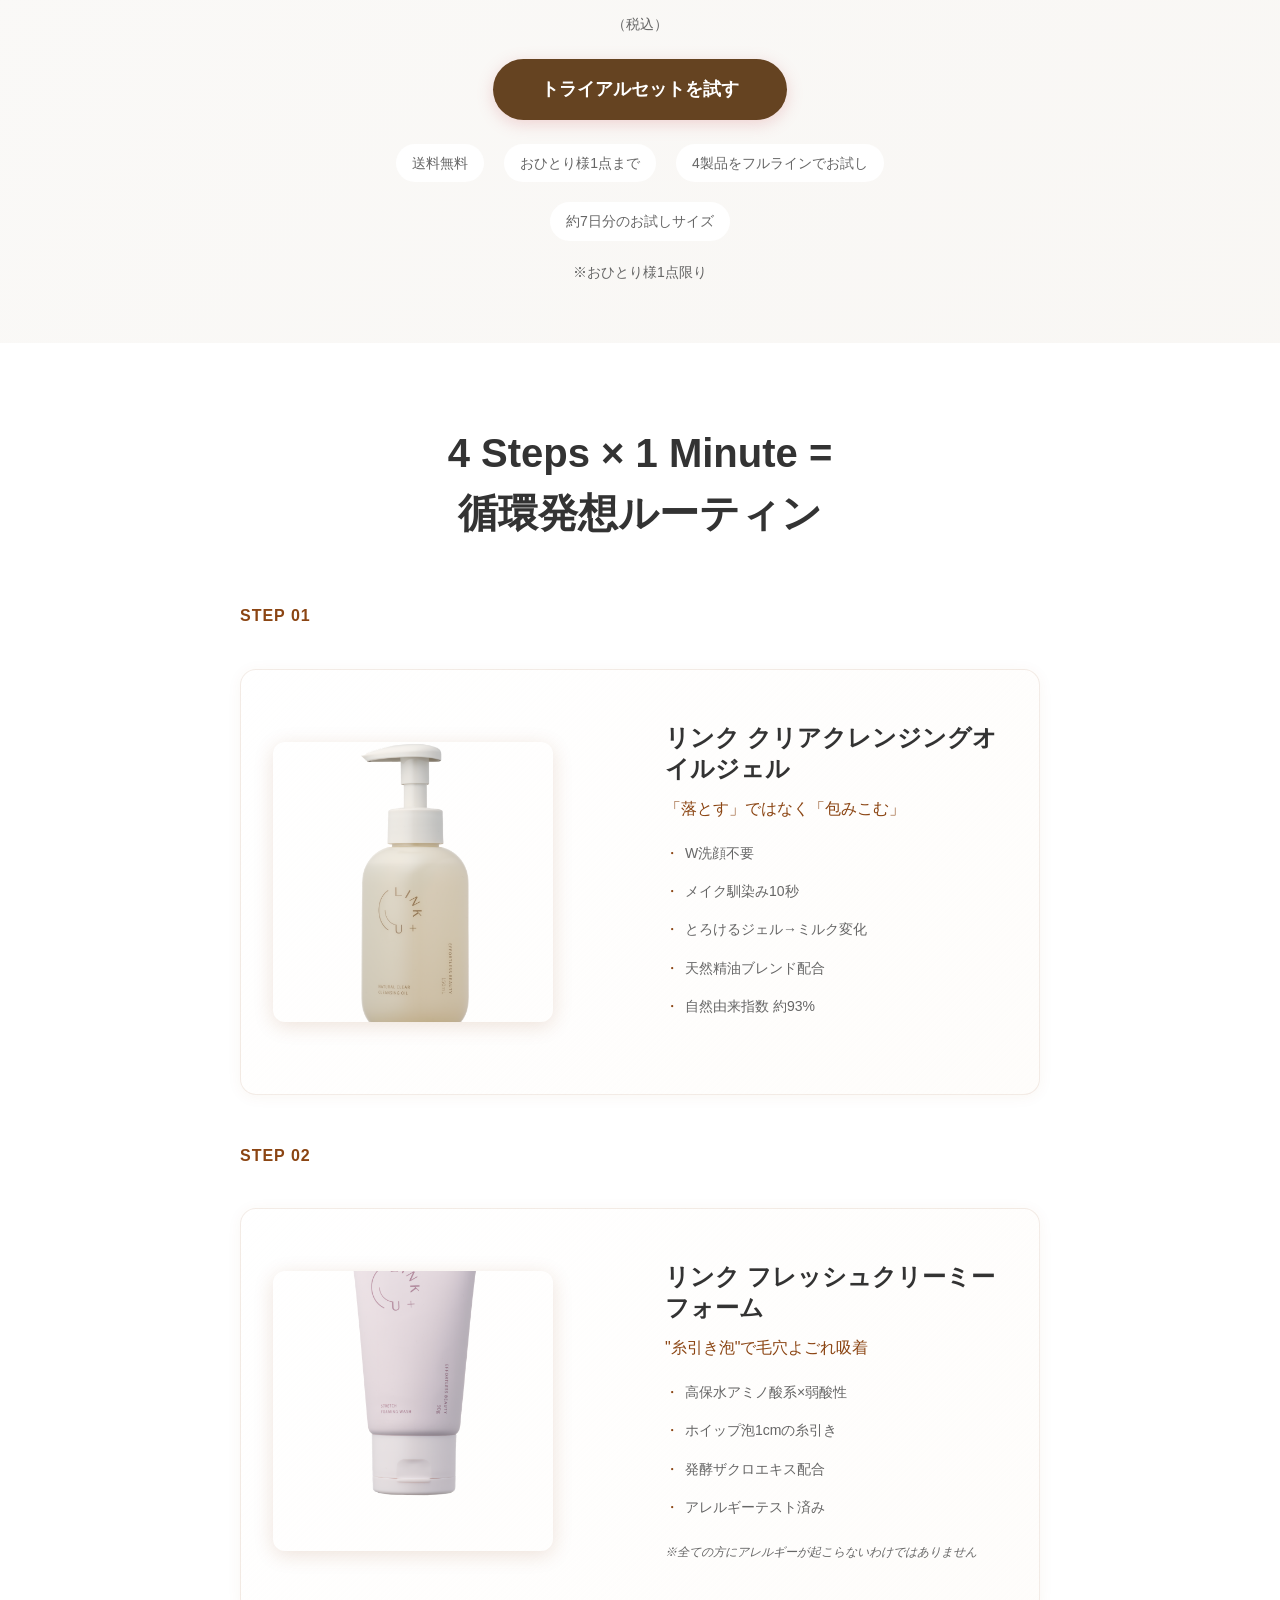
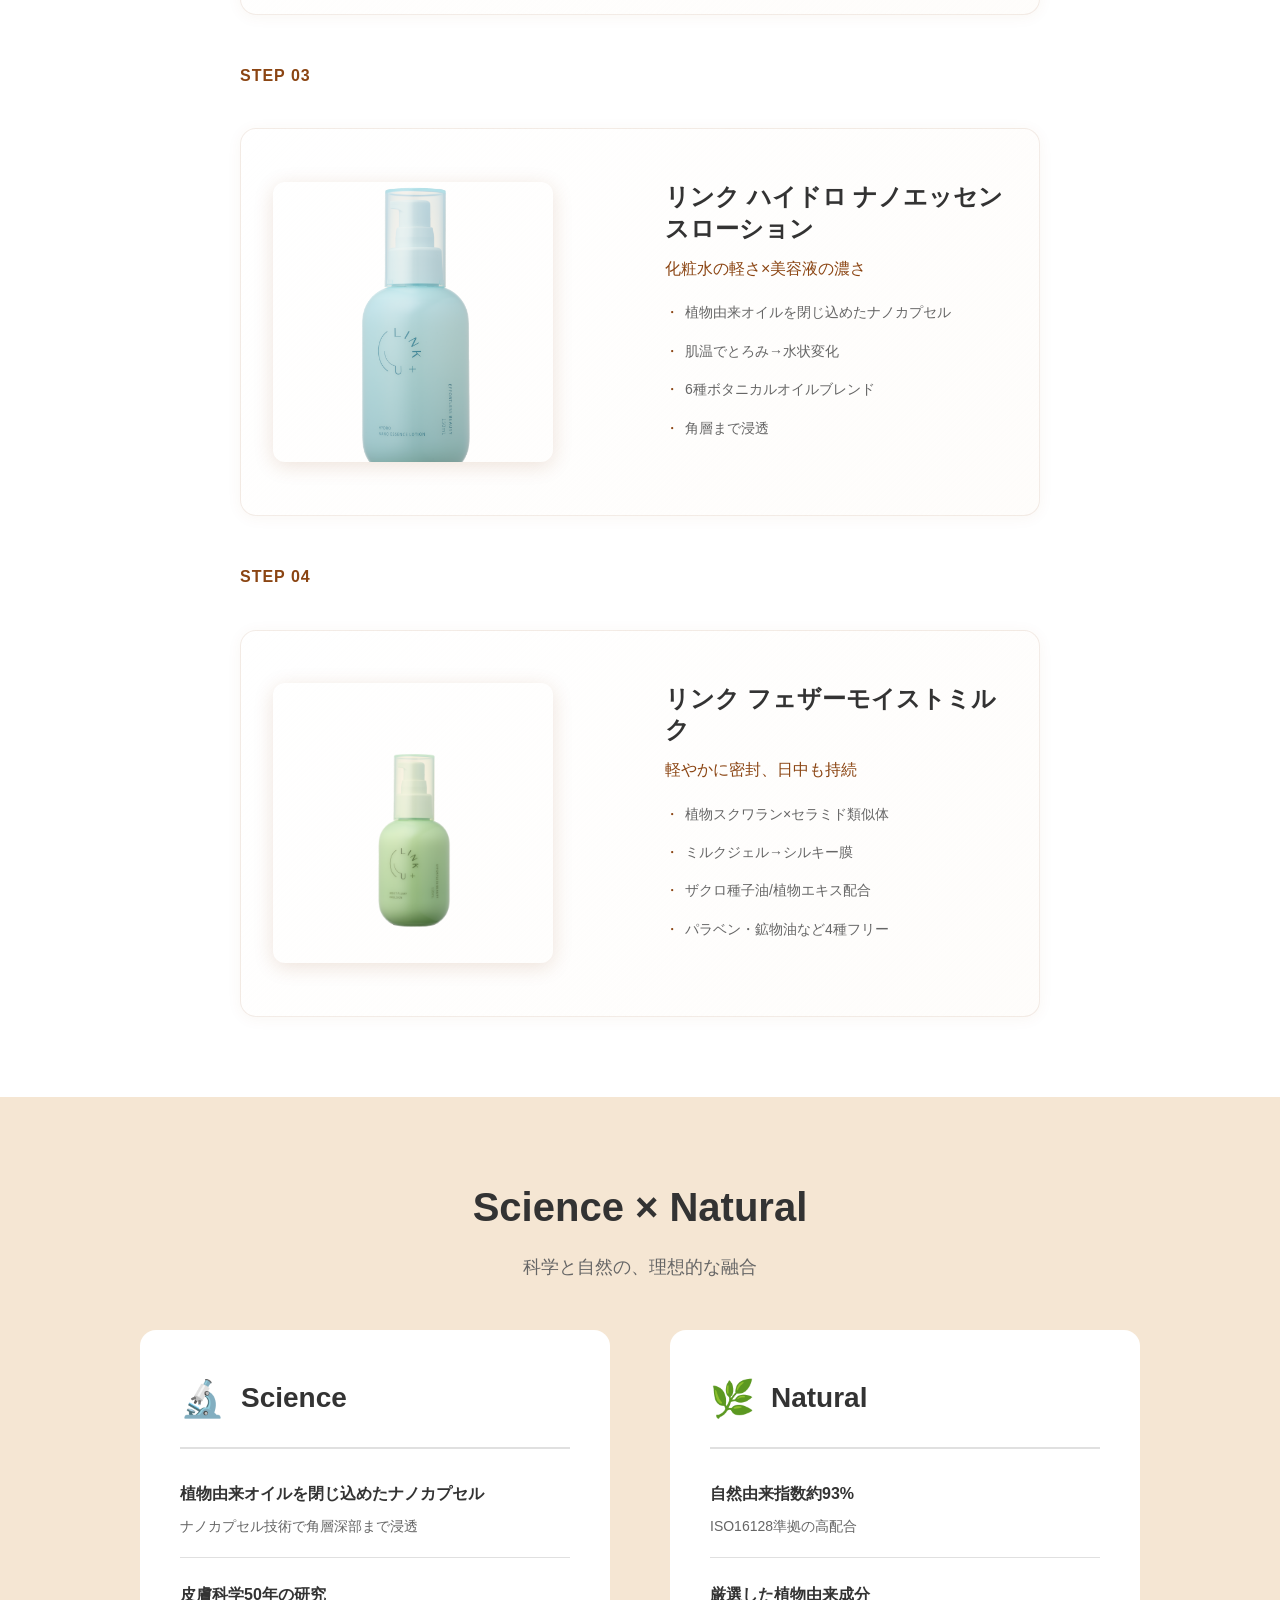
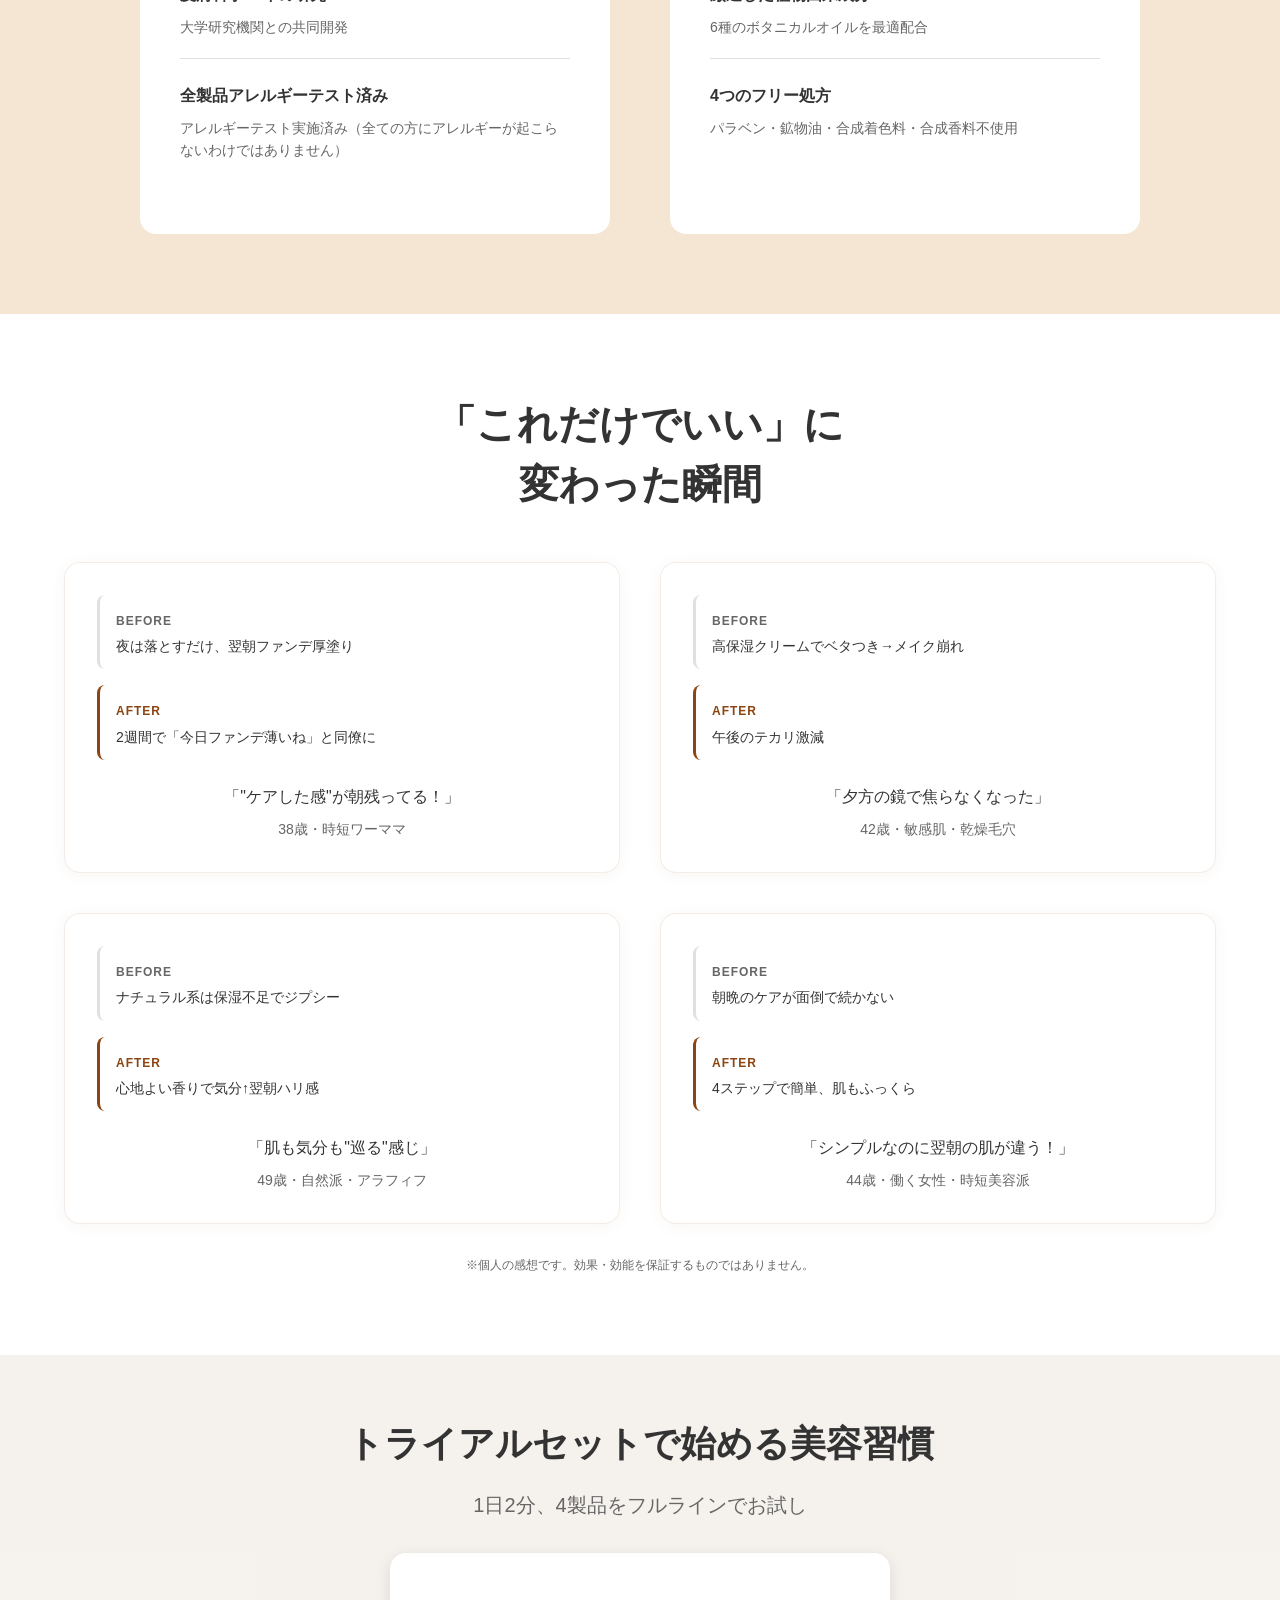
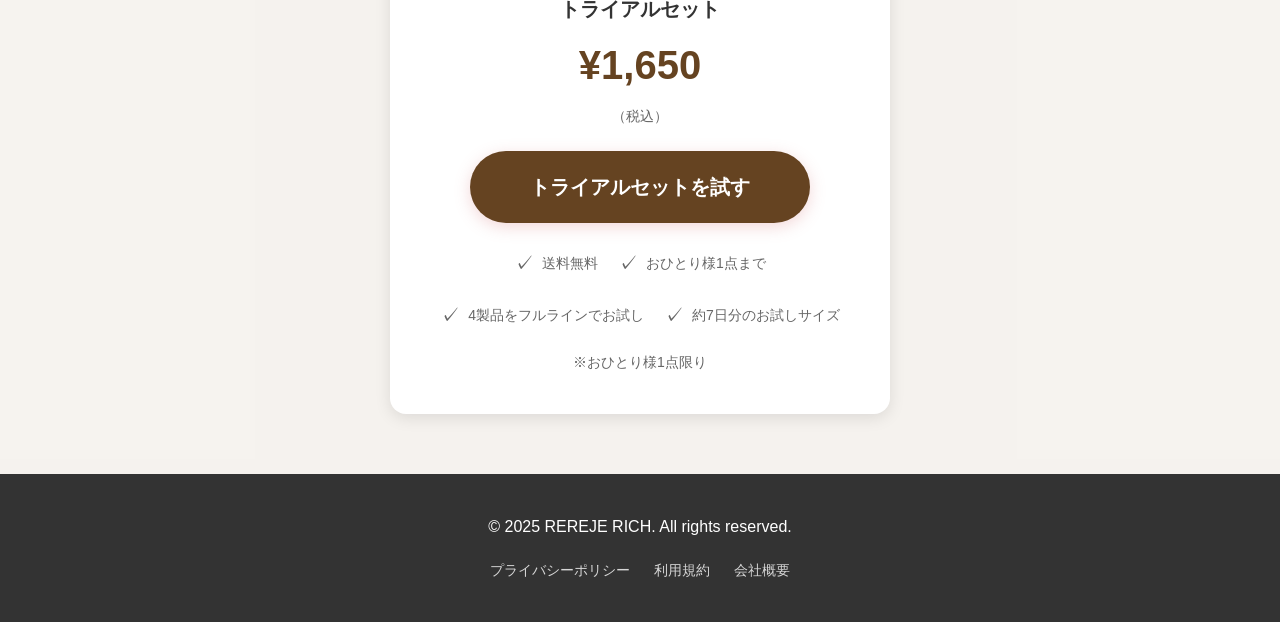
==== commit cf0734fb: "LINK+UからREREJE RICHへブランド名を統一 - index-2.html, index-3.html, index-4.htmlのブランド名をREREJE RICHに変更 - タイトル、" ====
--- a/index-2.html
+++ b/index-2.html
@@ -6,12 +6,12 @@
 <head>
     <meta charset="UTF-8" />
     <meta name="viewport" content="width=device-width, initial-scale=1.0" />
-    <title>LINK+U - がんばりすぎない美しさ | 1日2分の新習慣</title>
-    <meta name="description" content="忙しいあなたへ。たった4本、1日2分で輝くツヤ肌へ。初回52%OFFで始められる、シンプルスキンケア。">
-    
+    <title>REREJE RICH - 女性のための薬用育毛剤 | プライバシーポリシー</title>
+    <meta name="description" content="36年の研究から生まれた女性専用育毛剤。桐葉エキス配合で髪にハリ・コシを。初回限定1,980円。">
+
     <!-- OGP -->
-    <meta property="og:title" content="LINK+U - がんばりすぎない美しさ">
-    <meta property="og:description" content="忙しいあなたへ。たった4本、1日2分で輝くツヤ肌へ。">
+    <meta property="og:title" content="REREJE RICH - 女性のための薬用育毛剤">
+    <meta property="og:description" content="36年の研究から生まれた女性専用育毛剤。桐葉エキス配合で髪にハリ・コシを。">
     <meta property="og:type" content="website">
     
     
@@ -32,8 +32,8 @@
       <!-- ヘッダー -->
       <header class="header">
         <div class="container">
-          <h1 class="logo">LINK+U</h1>
-          <p class="tagline">#がんばりすぎない美しさ</p>
+          <h1 class="logo">REREJE RICH</h1>
+          <p class="tagline">女性のための薬用育毛剤</p>
         </div>
       </header>
 
@@ -86,7 +86,7 @@
       <section class="cta-section primary">
         <div class="container">
           <div class="cta-content">
-            <img src="products/link%2bu_KV_1206_small.jpg" alt="LINK+U 商品セット" class="product-image" loading="lazy">
+            <img src="products/main-product.png" alt="リリィジュRICH" class="product-image" loading="lazy">
             <div class="offer-badge">トライアルセット</div>
             <h2>トライアルセットを一度お試しになりませんか？</h2>
             <p class="price">
@@ -363,7 +363,7 @@
       <!-- フッター -->
       <footer class="footer">
         <div class="container">
-          <p>&copy; 2025 LINK+U. All rights reserved.</p>
+          <p>&copy; 2025 REREJE RICH. All rights reserved.</p>
           <nav>
             <a href="index-2.html">プライバシーポリシー</a>
             <a href="index-3.html">利用規約</a>
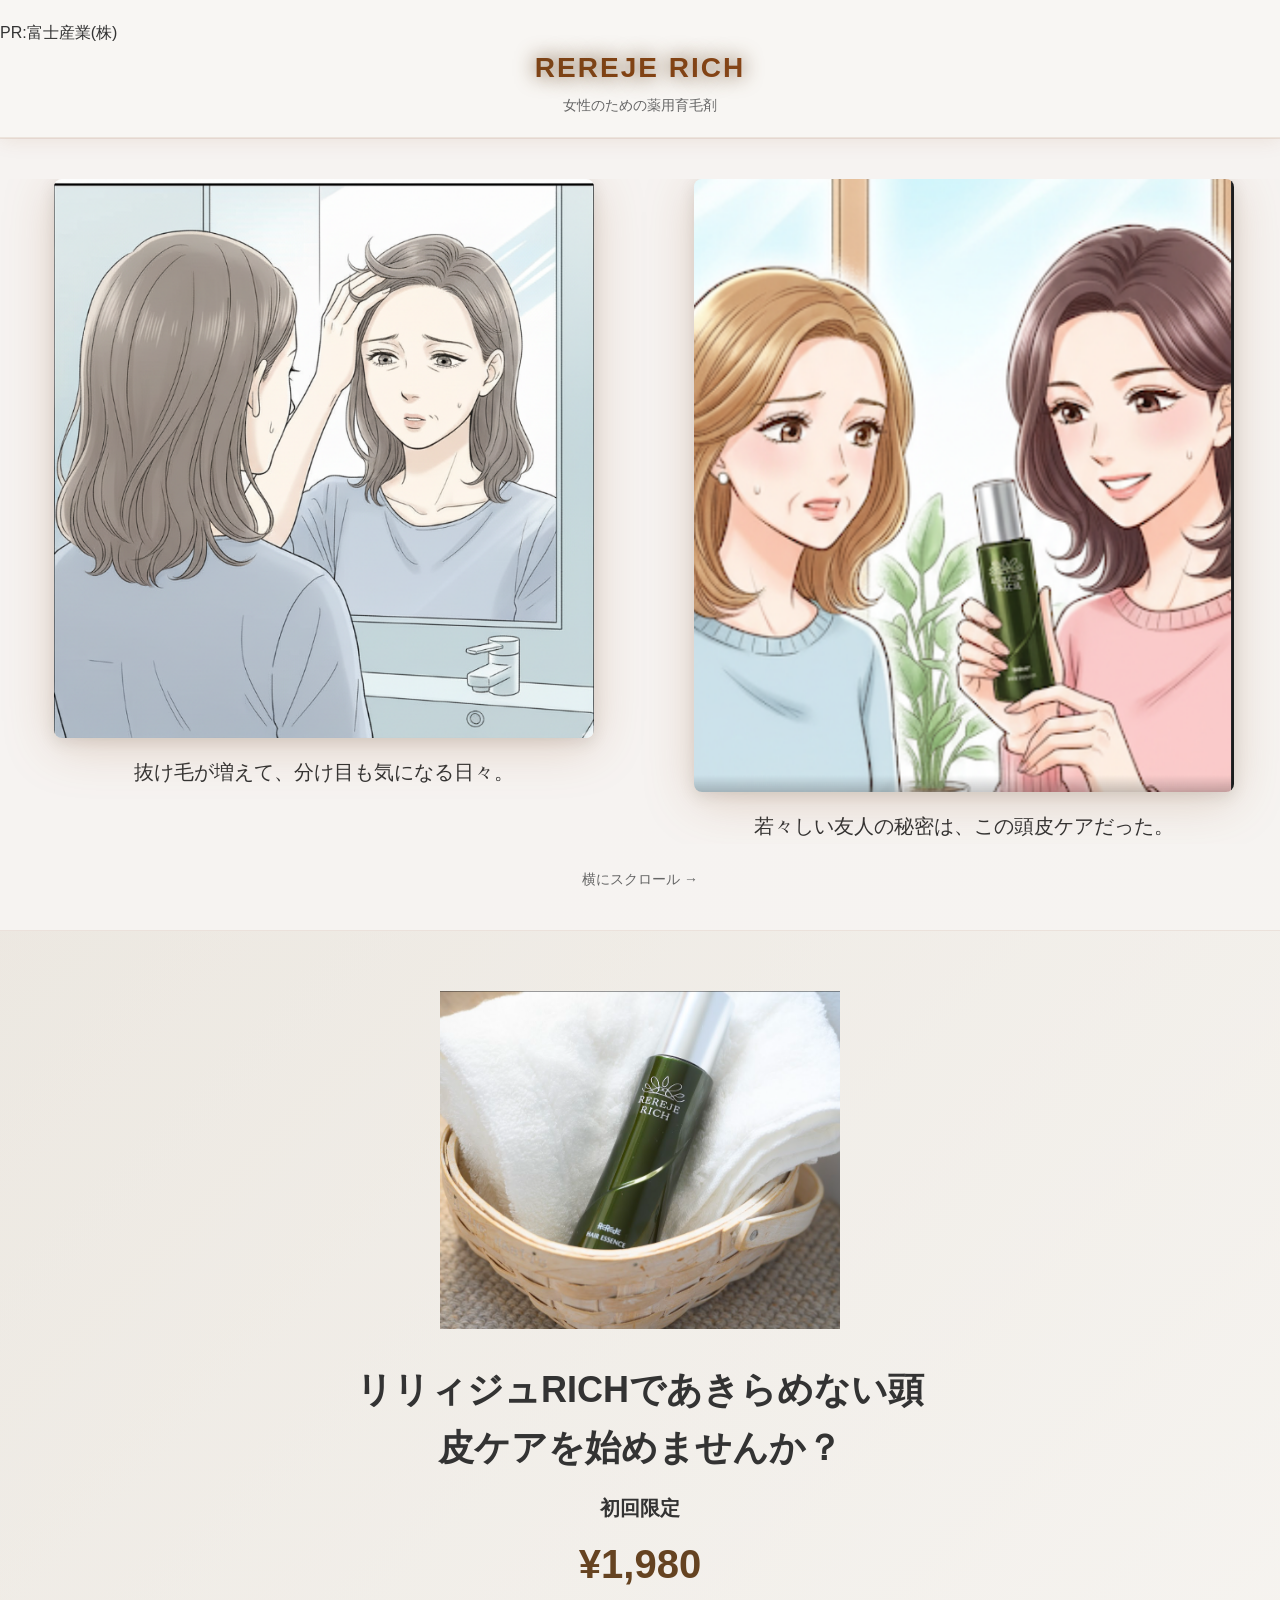
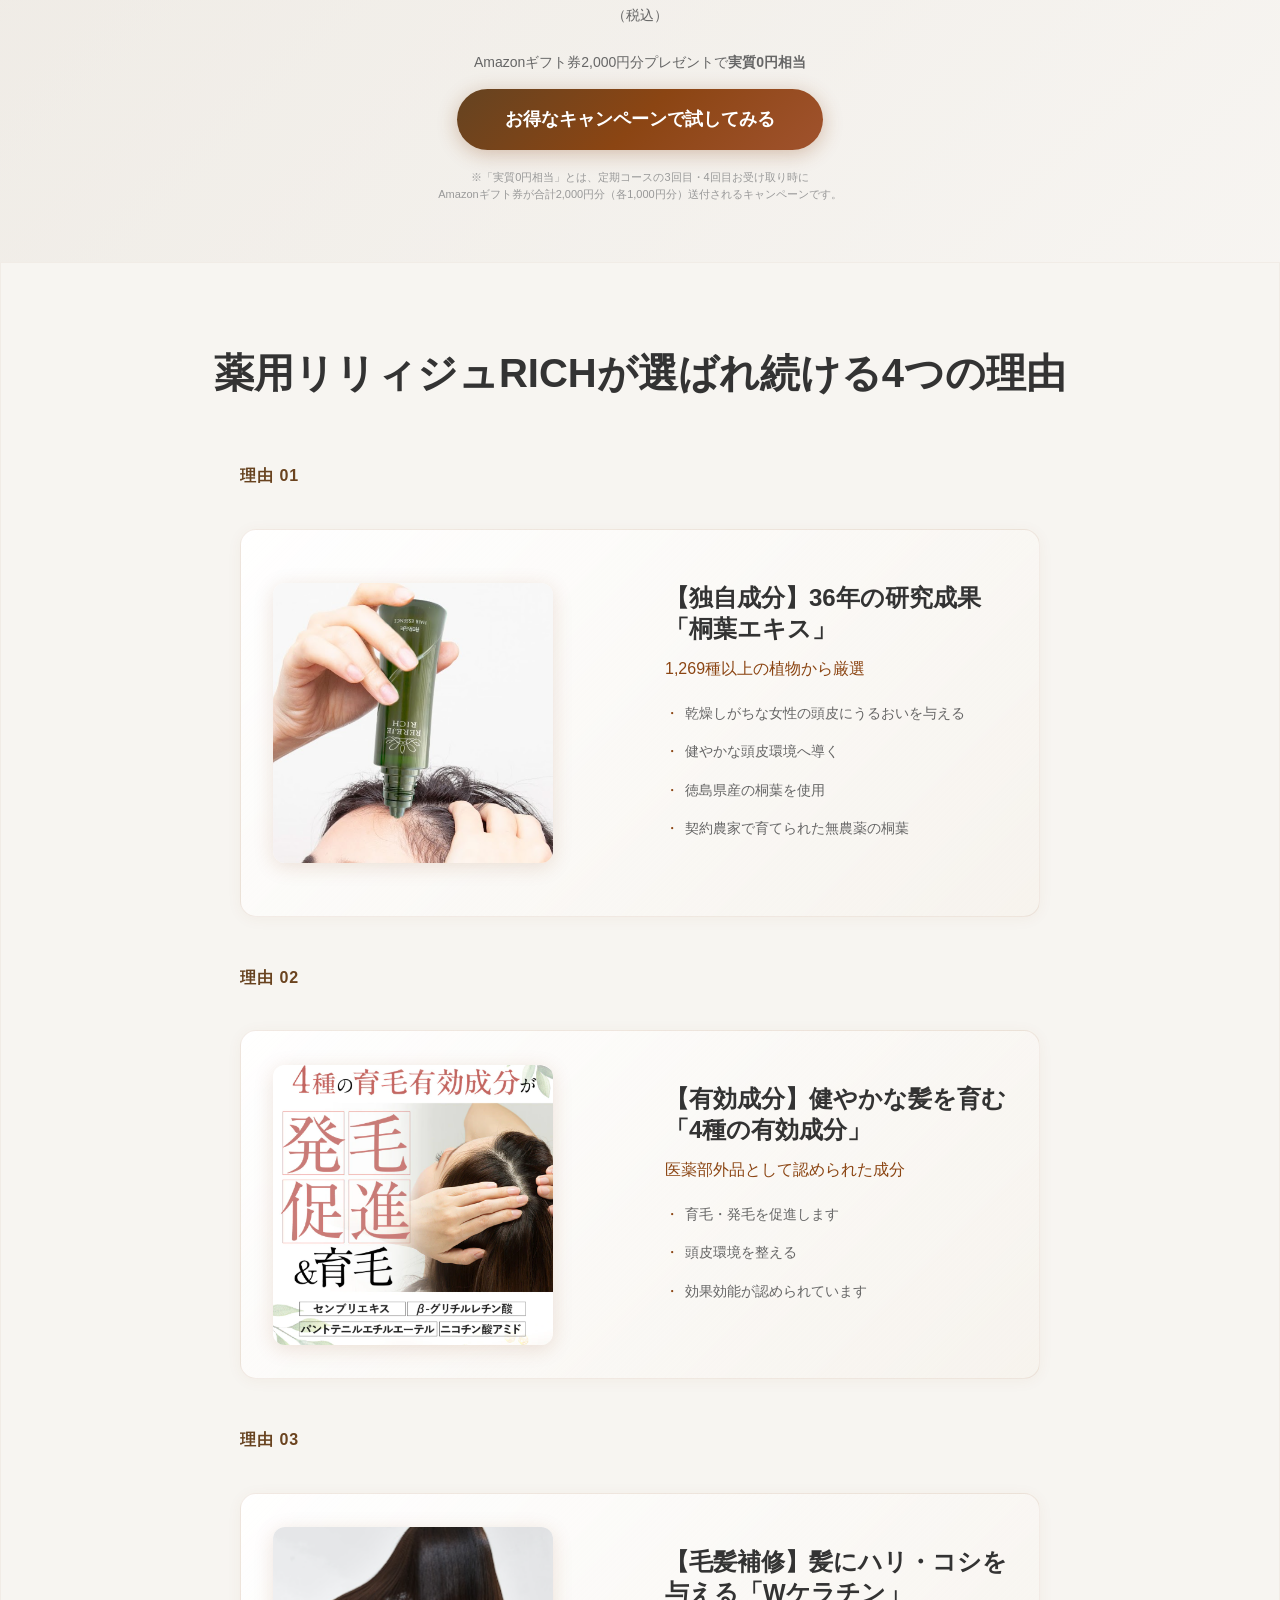
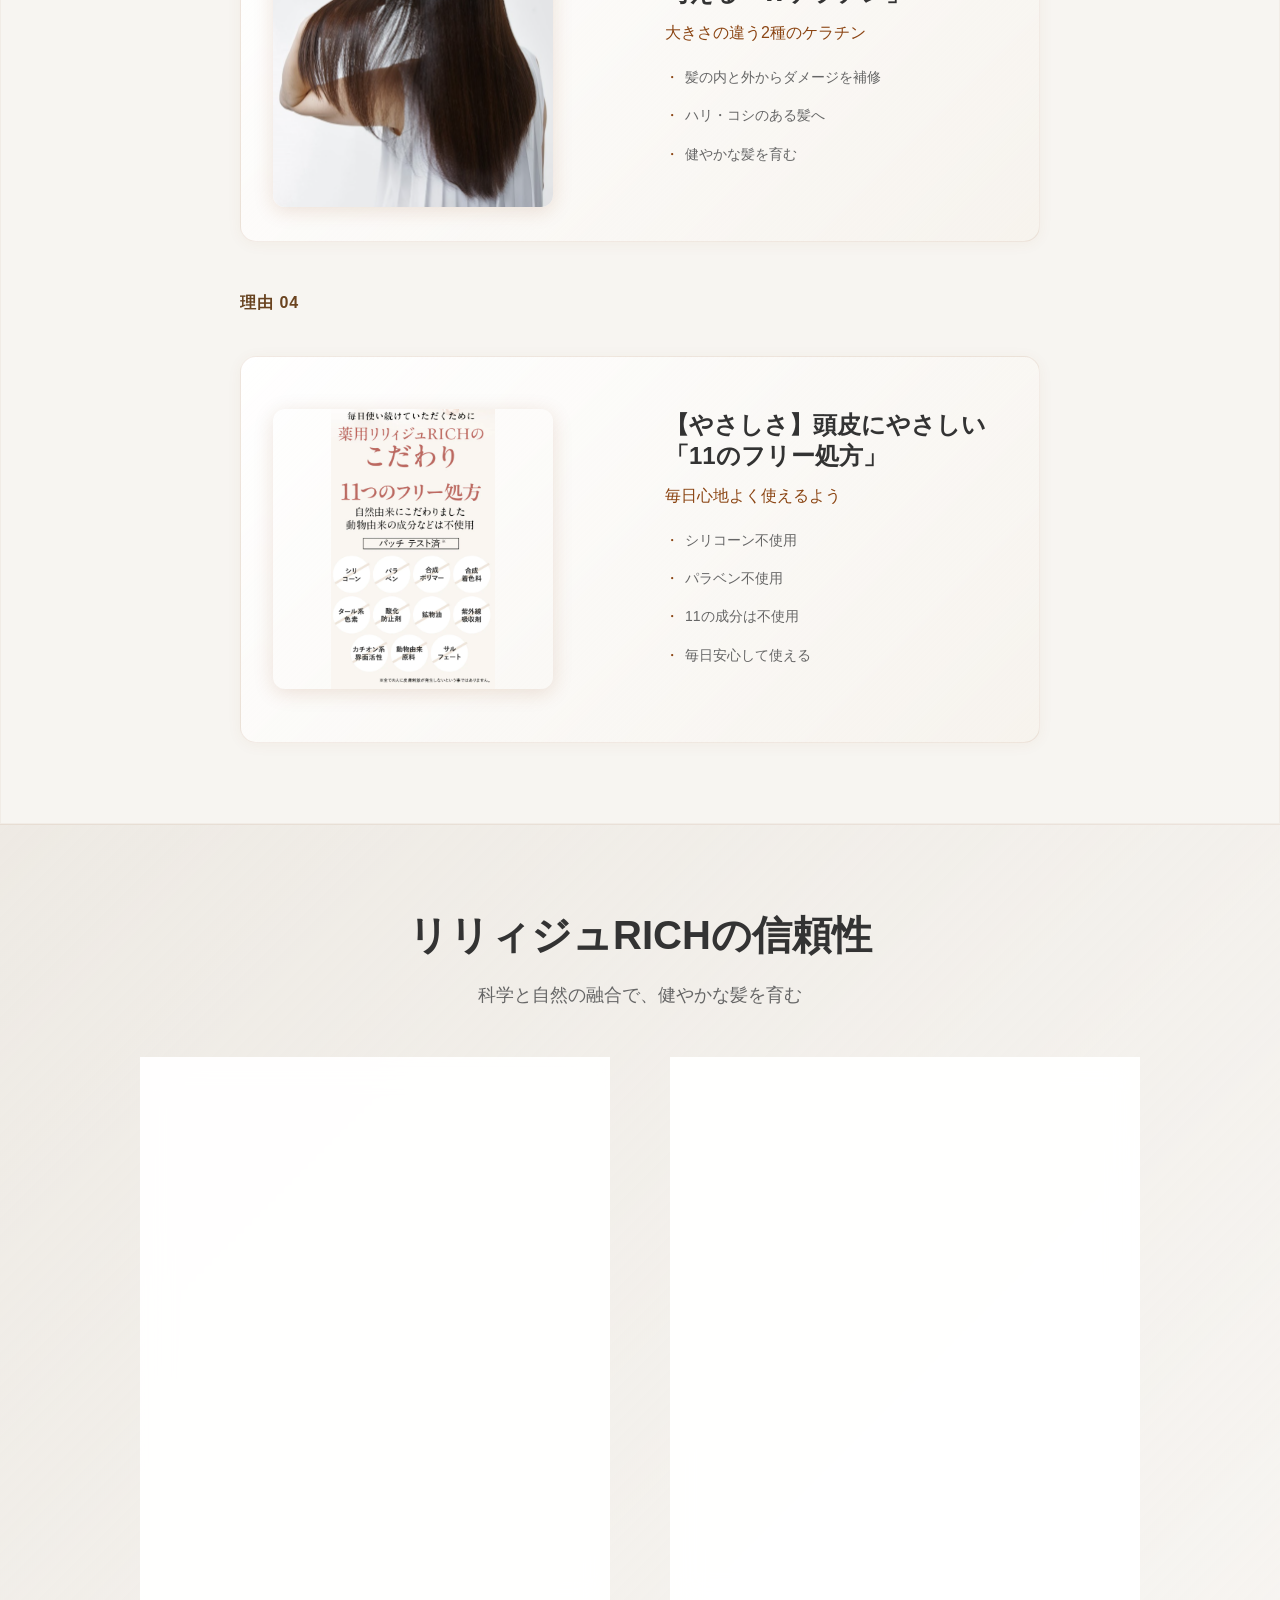
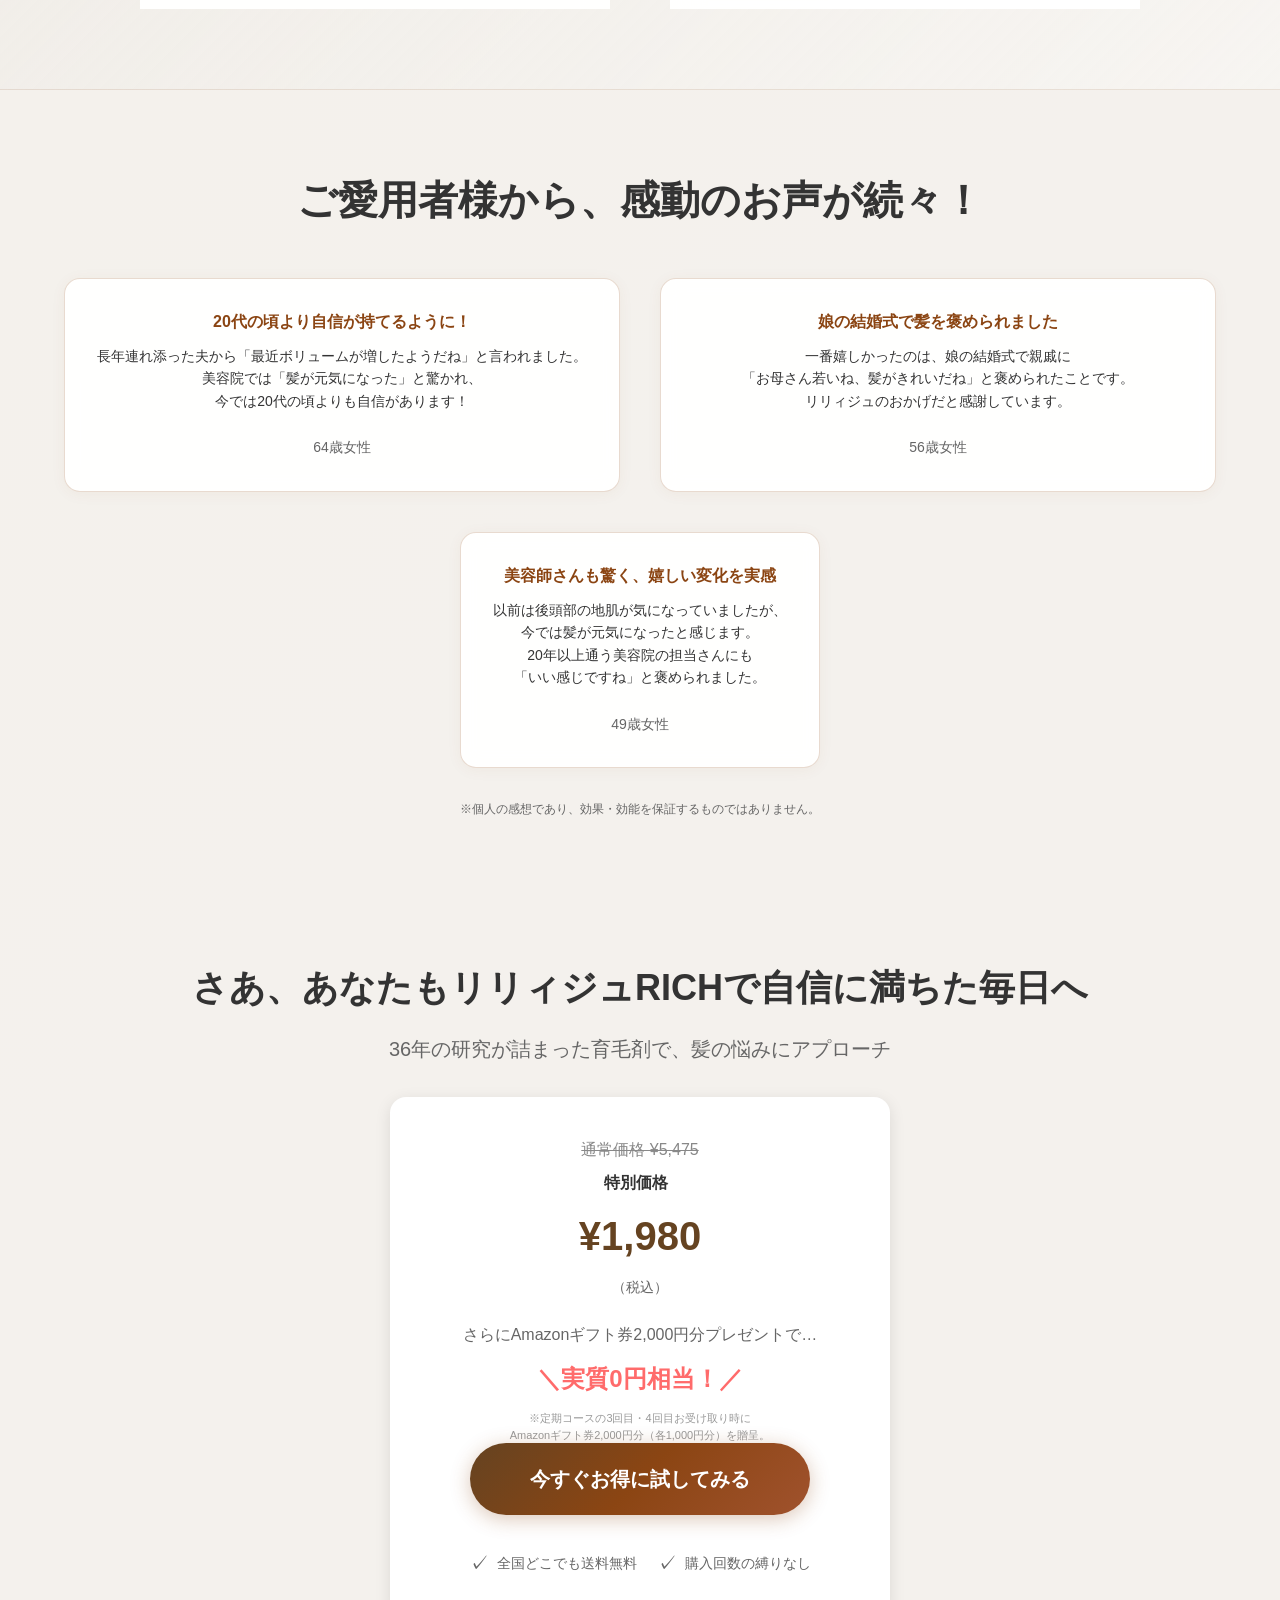
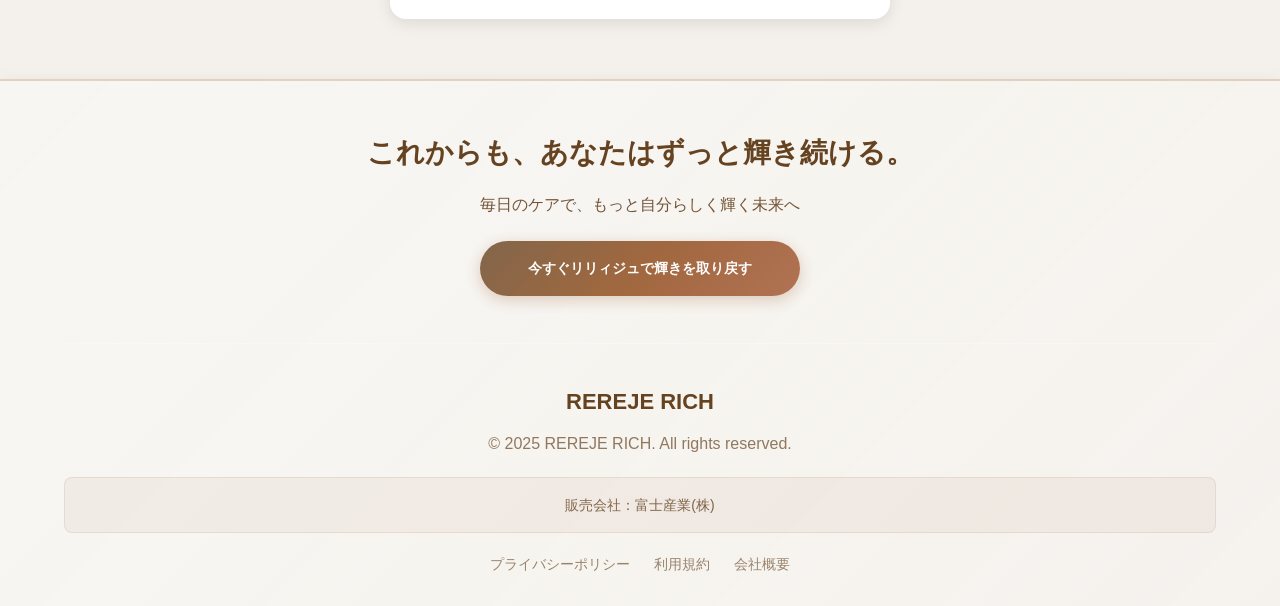
==== commit e88af0dd: "全ページをREREJE RICH用に完全統一 - index-2.html, index-3.html, index-4.htmlをindex.htmlと同じ内容に統一 - 全ページでREREJE R" ====
--- a/index-2.html
+++ b/index-2.html
@@ -1,12 +1,12 @@
 <!doctype html>
 <html lang="ja">
   
-<!-- Mirrored from manga-jivl.vercel.app/privacy by HTTrack Website Copier/3.x [XR&CO'2014], Fri, 05 Sep 2025 06:02:43 GMT -->
+<!-- Mirrored from manga-jivl.vercel.app/ by HTTrack Website Copier/3.x [XR&CO'2014], Fri, 05 Sep 2025 06:02:24 GMT -->
 <!-- Added by HTTrack --><meta http-equiv="content-type" content="text/html;charset=utf-8" /><!-- /Added by HTTrack -->
 <head>
     <meta charset="UTF-8" />
     <meta name="viewport" content="width=device-width, initial-scale=1.0" />
-    <title>REREJE RICH - 女性のための薬用育毛剤 | プライバシーポリシー</title>
+    <title>REREJE RICH - 女性のための薬用育毛剤</title>
     <meta name="description" content="36年の研究から生まれた女性専用育毛剤。桐葉エキス配合で髪にハリ・コシを。初回限定1,980円。">
 
     <!-- OGP -->
@@ -26,11 +26,1070 @@
     
     <script type="module" crossorigin src="assets/index-U9MFb4ym.js"></script>
     <link rel="stylesheet" crossorigin href="assets/index-C6Zq50ZD.css">
+    <style>
+      /* Luxury Brown Color Palette */
+      :root {
+        --primary-gradient: linear-gradient(135deg, #8B4513, #A0522D, #CD853F);
+        --secondary-gradient: linear-gradient(135deg, #F5E6D3, #E8D5C4, #DEB887);
+        --accent-gradient: linear-gradient(135deg, #654321, #8B4513, #A0522D);
+        --luxury-brown: #654321;
+        --warm-brown: #8B4513;
+        --soft-beige: #F5E6D3;
+        --gold-accent: #DAA520;
+      }
+
+      /* Slightly Darker Elegant Background */
+      body {
+        background: linear-gradient(-45deg, #F8F6F3, #F5F2EE, #F0EDE8, #EAE5DD);
+        background-size: 400% 400%;
+        animation: gradientShift 25s ease infinite;
+      }
+
+      @keyframes gradientShift {
+        0% { background-position: 0% 50%; }
+        50% { background-position: 100% 50%; }
+        100% { background-position: 0% 50%; }
+      }
+
+      /* Elegant Header with Warm Tone */
+      .header {
+        background: rgba(248, 246, 243, 0.98);
+        backdrop-filter: blur(15px);
+        box-shadow: 0 2px 20px rgba(139, 69, 19, 0.1);
+        border-bottom: 1px solid rgba(139, 69, 19, 0.1);
+      }
+
+      .logo {
+        background: var(--accent-gradient);
+        -webkit-background-clip: text;
+        -webkit-text-fill-color: transparent;
+        background-clip: text;
+        text-shadow: 0 0 20px var(--luxury-brown);
+        animation: logoGlow 4s ease-in-out infinite alternate;
+      }
+
+      @keyframes logoGlow {
+        from { filter: drop-shadow(0 0 3px var(--warm-brown)); }
+        to { filter: drop-shadow(0 0 8px var(--gold-accent)); }
+      }
+
+      /* Floating Animation for Sections */
+      .comic-scene, .testimonial-card, .product-step {
+        animation: floatUp 0.8s ease-out forwards;
+        opacity: 0;
+        transform: translateY(30px);
+      }
+
+      .comic-scene:nth-child(1) { animation-delay: 0.1s; }
+      .comic-scene:nth-child(2) { animation-delay: 0.2s; }
+      .comic-scene:nth-child(3) { animation-delay: 0.3s; }
+      .comic-scene:nth-child(4) { animation-delay: 0.4s; }
+      .comic-scene:nth-child(5) { animation-delay: 0.5s; }
+
+      @keyframes floatUp {
+        to {
+          opacity: 1;
+          transform: translateY(0);
+        }
+      }
+
+      /* Luxury CTA Buttons */
+      .cta-button {
+        background: var(--accent-gradient);
+        position: relative;
+        overflow: hidden;
+        animation: pulse 3s infinite;
+        box-shadow: 0 4px 20px rgba(139, 69, 19, 0.3);
+      }
+
+      .cta-button::before {
+        content: '';
+        position: absolute;
+        top: 0;
+        left: -100%;
+        width: 100%;
+        height: 100%;
+        background: linear-gradient(90deg, transparent, rgba(255,255,255,0.3), transparent);
+        transition: left 0.5s;
+      }
+
+      .cta-button:hover::before {
+        left: 100%;
+      }
+
+      @keyframes pulse {
+        0% { box-shadow: 0 4px 20px rgba(139, 69, 19, 0.3); }
+        50% { box-shadow: 0 4px 30px rgba(218, 165, 32, 0.5); }
+        100% { box-shadow: 0 4px 20px rgba(139, 69, 19, 0.3); }
+      }
+
+      /* Comic Viewer Enhancement */
+      .comic-viewer {
+        background: rgba(248, 246, 243, 0.9);
+        position: relative;
+        border-top: 1px solid rgba(139, 69, 19, 0.1);
+        border-bottom: 1px solid rgba(139, 69, 19, 0.1);
+      }
+
+      .comic-scene img {
+        transition: transform 0.3s ease, filter 0.3s ease;
+        filter: drop-shadow(0 8px 25px rgba(139, 69, 19, 0.2));
+      }
+
+      .comic-scene img:hover {
+        transform: scale(1.03);
+        filter: drop-shadow(0 12px 35px rgba(218, 165, 32, 0.3));
+      }
+
+      /* Section Backgrounds - Balanced Tone & Accent */
+      .products-section {
+        background: rgba(248, 246, 243, 0.95);
+        position: relative;
+        border: 1px solid rgba(139, 69, 19, 0.05);
+      }
+
+      .science-section {
+        background: linear-gradient(135deg, rgba(240, 237, 232, 0.4), rgba(248, 246, 243, 0.9));
+        border-top: 1px solid rgba(139, 69, 19, 0.1);
+        border-bottom: 1px solid rgba(139, 69, 19, 0.1);
+      }
+
+      .testimonials-section {
+        background: rgba(245, 242, 238, 0.95);
+      }
+
+      /* Testimonial Cards Enhancement */
+      .testimonial-card {
+        background: rgba(255, 255, 255, 0.95);
+        backdrop-filter: blur(10px);
+        border: 1px solid rgba(139, 69, 19, 0.2);
+        transition: transform 0.3s ease, box-shadow 0.3s ease;
+      }
+
+      .testimonial-card:hover {
+        transform: translateY(-5px);
+        box-shadow: 0 15px 35px rgba(139, 69, 19, 0.15);
+      }
+
+      /* Product Steps Animation */
+      .product-step {
+        transition: transform 0.3s ease;
+      }
+
+      .product-step:hover {
+        transform: scale(1.02);
+      }
+
+      .step-number {
+        background: var(--accent-gradient);
+        -webkit-background-clip: text;
+        -webkit-text-fill-color: transparent;
+        background-clip: text;
+        animation: shimmer 2s linear infinite;
+      }
+
+      @keyframes shimmer {
+        0% { background-position: -200px 0; }
+        100% { background-position: 200px 0; }
+      }
+
+      /* Scroll Indicator Enhancement */
+      .scroll-indicator {
+        animation: bounce 2s infinite, colorShift 3s ease-in-out infinite alternate;
+      }
+
+      @keyframes colorShift {
+        from { color: var(--glow-pink); }
+        to { color: var(--glow-purple); }
+      }
+
+      /* Science Section Enhancement */
+      .science-column, .natural-column {
+        background: rgba(255, 255, 255, 0.95);
+        backdrop-filter: blur(15px);
+        border: 1px solid rgba(255, 182, 193, 0.2);
+        transition: transform 0.3s ease;
+      }
+
+      .science-column:hover, .natural-column:hover {
+        transform: translateY(-10px);
+      }
+
+      /* Transparent Bubble Animations */
+      .bubble-container {
+        position: fixed;
+        top: 0;
+        left: 0;
+        width: 100%;
+        height: 100%;
+        pointer-events: none;
+        z-index: 1;
+        overflow: hidden;
+      }
+
+      .bubble {
+        position: absolute;
+        border-radius: 50%;
+        background: radial-gradient(circle at 30% 30%, rgba(255, 255, 255, 0.4), rgba(139, 69, 19, 0.1));
+        animation: floatBubble linear infinite;
+        opacity: 0.6;
+      }
+
+      .bubble:nth-child(1) { width: 40px; height: 40px; left: 10%; animation-duration: 8s; animation-delay: 0s; }
+      .bubble:nth-child(2) { width: 20px; height: 20px; left: 20%; animation-duration: 6s; animation-delay: 1s; }
+      .bubble:nth-child(3) { width: 60px; height: 60px; left: 35%; animation-duration: 10s; animation-delay: 2s; }
+      .bubble:nth-child(4) { width: 30px; height: 30px; left: 50%; animation-duration: 7s; animation-delay: 3s; }
+      .bubble:nth-child(5) { width: 50px; height: 50px; left: 70%; animation-duration: 9s; animation-delay: 4s; }
+      .bubble:nth-child(6) { width: 25px; height: 25px; left: 85%; animation-duration: 5s; animation-delay: 5s; }
+
+      @keyframes floatBubble {
+        0% {
+          bottom: -100px;
+          transform: translateX(0) rotate(0deg);
+          opacity: 0;
+        }
+        10% { opacity: 0.6; }
+        90% { opacity: 0.6; }
+        100% {
+          bottom: 100vh;
+          transform: translateX(-50px) rotate(360deg);
+          opacity: 0;
+        }
+      }
+
+      /* Water Ripple Effect */
+      .ripple-effect {
+        position: absolute;
+        border-radius: 50%;
+        background: radial-gradient(circle, rgba(218, 165, 32, 0.1) 0%, transparent 70%);
+        animation: ripple 4s ease-out infinite;
+        pointer-events: none;
+      }
+
+      @keyframes ripple {
+        0% {
+          width: 0;
+          height: 0;
+          opacity: 1;
+        }
+        100% {
+          width: 300px;
+          height: 300px;
+          opacity: 0;
+        }
+      }
+
+      /* Enhanced Footer with Better Visibility */
+      .footer {
+        background: linear-gradient(135deg, rgba(248, 246, 243, 0.98), rgba(245, 242, 238, 0.95));
+        border-top: 2px solid rgba(139, 69, 19, 0.2);
+        position: relative;
+        padding: 50px 0 30px;
+        box-shadow: 0 -2px 10px rgba(139, 69, 19, 0.05);
+      }
+
+      .footer-impact {
+        text-align: center;
+        margin-bottom: 40px;
+        position: relative;
+        z-index: 2;
+      }
+
+      .footer-title {
+        font-size: 28px;
+        font-weight: 600;
+        color: var(--luxury-brown);
+        margin-bottom: 16px;
+      }
+
+      .footer-message {
+        font-size: 16px;
+        color: rgba(101, 67, 33, 0.9);
+        margin-bottom: 24px;
+        line-height: 1.6;
+      }
+
+      .footer-button {
+        background: var(--accent-gradient);
+        font-size: 18px;
+        padding: 16px 48px;
+        box-shadow: 0 4px 15px rgba(139, 69, 19, 0.3);
+        color: #FFFFFF;
+        font-weight: 600;
+        transition: all 0.3s ease;
+      }
+
+      .footer-button:hover {
+        transform: translateY(-2px);
+        box-shadow: 0 6px 20px rgba(139, 69, 19, 0.4);
+      }
+
+      .footer-info {
+        text-align: center;
+        border-top: 1px solid rgba(255, 255, 255, 0.3);
+        padding-top: 40px;
+        position: relative;
+        z-index: 2;
+      }
+
+      .footer-brand {
+        font-size: 22px;
+        font-weight: 600;
+        color: var(--luxury-brown);
+        margin-bottom: 12px;
+      }
+
+      .footer-copyright {
+        color: rgba(101, 67, 33, 0.7);
+        margin-bottom: 20px;
+      }
+
+      .footer-nav {
+        display: flex;
+        justify-content: center;
+        gap: 32px;
+        flex-wrap: wrap;
+      }
+
+      .footer-nav a {
+        color: rgba(101, 67, 33, 0.8);
+        transition: color 0.3s ease;
+      }
+
+      .footer-nav a:hover {
+        color: var(--luxury-brown);
+      }
+
+      /* Products Detail Width Constraint */
+      .products-detail {
+        max-width: 800px;
+      }
+
+      /* Feature Sections Standardization */
+      .product-step {
+        min-height: 300px;
+        display: flex;
+        flex-direction: column;
+        justify-content: flex-start;
+      }
+
+      .product-content {
+        flex: 1;
+        display: flex;
+        align-items: center;
+        gap: 32px;
+        min-height: 250px;
+      }
+
+      .product-content img {
+        width: 280px;
+        height: auto;
+        max-height: 280px;
+        object-fit: contain;
+        border-radius: 12px;
+        flex-shrink: 0;
+        box-shadow: 0 4px 20px rgba(139, 69, 19, 0.15);
+      }
+
+      /* Specific adjustments for feature images */
+      .product-step:nth-child(1) .product-content img,
+      .product-step:nth-child(3) .product-content img {
+        object-fit: cover;
+        object-position: center;
+      }
+
+      .product-step:nth-child(2) .product-content img {
+        object-fit: cover;
+        object-position: center bottom;
+      }
+
+      .product-info {
+        flex: 1;
+        padding: 20px 0 20px 80px;
+      }
+
+      .product-info h3 {
+        font-size: 24px;
+        margin-bottom: 12px;
+        line-height: 1.3;
+      }
+
+      .product-concept {
+        font-size: 16px;
+        margin-bottom: 20px;
+        font-weight: 500;
+      }
+
+      .product-features {
+        margin-bottom: 16px;
+      }
+
+      .product-features li {
+        font-size: 14px;
+        line-height: 1.6;
+        margin-bottom: 8px;
+      }
+
+      .product-note {
+        margin-top: 16px;
+        font-style: italic;
+      }
+
+      .step-number {
+        margin-bottom: 20px;
+        font-size: 16px;
+      }
+
+      /* Mobile Responsive for Features */
+      @media (max-width: 768px) {
+        .product-content {
+          flex-direction: column;
+          text-align: center;
+          min-height: auto;
+          gap: 20px;
+        }
+
+        .product-content img {
+          width: 240px;
+          height: auto;
+          max-height: 240px;
+          margin: 0 auto;
+        }
+
+        .product-step {
+          min-height: auto;
+        }
+
+        .product-info {
+          padding: 20px 0;
+        }
+
+        .product-info h3 {
+          font-size: 20px;
+        }
+      }
+
+      /* Mobile Responsive Enhancements */
+      @media (max-width: 768px) {
+        /* 全体のモバイル調整 */
+        body {
+          overflow-x: hidden;
+          width: 100%;
+          margin: 0;
+          padding: 0;
+        }
+        
+        * {
+          box-sizing: border-box;
+        }
+        
+        .logo {
+          font-size: 24px;
+        }
+        
+        .comic-scene img {
+          border-radius: 12px;
+        }
+        
+        .cta-button {
+          width: 90%;
+          max-width: 300px;
+        }
+
+        /* ヘッダーの調整 */
+        .header {
+          padding: 16px 0;
+          width: 100%;
+          margin: 0;
+        }
+
+      /* PRラベル */
+      .pr-label {
+        position: absolute;
+        top: 20px;
+        right: 20px;
+        background: rgba(248, 246, 243, 0.6);
+        color: rgba(101, 67, 33, 0.5);
+        padding: 8px 16px;
+        border-radius: 20px;
+        font-size: 12px;
+        font-weight: 400;
+        letter-spacing: 0.3px;
+        border: 1px solid rgba(139, 69, 19, 0.15);
+        box-shadow: 0 2px 8px rgba(139, 69, 19, 0.05);
+        z-index: 100;
+        backdrop-filter: blur(10px);
+        opacity: 0.7;
+      }
+
+
+        /* コミックセクションのモバイル最適化 */
+        .comic-viewer {
+          padding: 24px 0;
+        }
+
+        .comic-scene {
+          margin-bottom: 32px;
+        }
+
+        .narration {
+          font-size: 16px;
+          padding: 0 16px;
+          line-height: 1.8;
+          margin-bottom: 8px;
+        }
+
+        /* CTAセクションの調整 */
+        .cta-section {
+          padding: 40px 0;
+        }
+
+        .cta-section h2 {
+          font-size: 24px;
+          line-height: 1.4;
+          margin-bottom: 20px;
+          padding: 0 16px;
+        }
+
+        .product-image {
+          max-width: 300px;
+          margin-bottom: 24px;
+        }
+
+        .price {
+          margin-bottom: 20px;
+        }
+
+        .special {
+          font-size: 28px;
+        }
+
+        .benefits {
+          gap: 12px;
+          margin-top: 20px;
+          padding: 0 16px;
+        }
+
+        .benefits li {
+          font-size: 12px;
+          padding: 6px 12px;
+        }
+
+        /* 商品説明セクション */
+        .products-section {
+          padding: 50px 0;
+        }
+
+        .section-title {
+          font-size: 22px;
+          margin-bottom: 32px;
+          padding: 0 16px;
+          line-height: 1.4;
+        }
+
+        .products-detail {
+          gap: 32px;
+        }
+
+        .product-content {
+          padding: 24px 16px;
+          gap: 20px;
+        }
+
+        .product-info {
+          padding: 16px 0;
+          text-align: center;
+        }
+
+        .product-info ul {
+          text-align: center;
+        }
+
+        .product-info h3 {
+          font-size: 20px;
+          margin-bottom: 8px;
+        }
+
+        .product-concept {
+          font-size: 14px;
+          margin-bottom: 16px;
+        }
+
+        .product-features {
+          margin-bottom: 20px;
+        }
+
+        .product-features li {
+          font-size: 13px;
+          line-height: 1.5;
+          padding-left: 12px;
+          margin-bottom: 6px;
+          position: relative;
+        }
+
+        .product-features li:before {
+          content: "・";
+          position: absolute;
+          left: 0;
+          top: 0;
+          color: var(--primary-color);
+          font-weight: 500;
+        }
+
+        /* サイエンスセクション */
+        .science-section {
+          padding: 50px 0;
+        }
+
+        .science-column, .natural-column {
+          padding: 24px 20px;
+        }
+
+        .column-header h3 {
+          font-size: 24px;
+        }
+
+        .feature-items h4 {
+          font-size: 15px;
+        }
+
+        .feature-items p {
+          font-size: 13px;
+        }
+
+        /* お客様の声セクション */
+        .testimonials-section {
+          padding: 50px 0;
+        }
+
+        .testimonial-card {
+          padding: 24px 20px;
+        }
+
+        .before p, .after p {
+          font-size: 13px;
+        }
+
+        .user-info .comment {
+          font-size: 15px;
+        }
+
+        /* フッター */
+        .footer {
+          padding: 32px 0;
+        }
+
+        .footer-title {
+          font-size: 28px;
+          margin-bottom: 12px;
+        }
+
+        .footer-message {
+          font-size: 16px;
+          margin-bottom: 24px;
+          padding: 0 16px;
+        }
+
+        .footer-button {
+          font-size: 18px;
+          padding: 16px 40px;
+        }
+
+        .footer nav {
+          gap: 16px;
+          margin-top: 16px;
+        }
+
+        /* ページ全体の余白調整 */
+        .container {
+          padding: 0 16px !important;
+          margin: 0 auto !important;
+          width: 100% !important;
+          max-width: 100% !important;
+          box-sizing: border-box !important;
+        }
+        
+        /* 全セクションの幅とマージン調整 */
+        section {
+          width: 100% !important;
+          margin: 0 !important;
+          padding-left: 0 !important;
+          padding-right: 0 !important;
+          box-sizing: border-box !important;
+        }
+
+        /* CTA boxのモバイル調整 */
+        .cta-box {
+          padding: 32px 20px;
+        }
+
+        .guarantees {
+          gap: 16px;
+        }
+
+        .guarantee-item {
+          font-size: 12px;
+        }
+      }
+
+      /* さらに小さなスマホ向け（375px以下） */
+      @media (max-width: 375px) {
+        .container {
+          padding: 0 12px;
+        }
+
+        .logo {
+          font-size: 22px;
+        }
+
+        .cta-section h2 {
+          font-size: 20px;
+        }
+
+        .special {
+          font-size: 24px;
+        }
+
+        .section-title {
+          font-size: 20px;
+        }
+
+        .product-content {
+          padding: 20px 12px;
+        }
+
+        .product-features li {
+          font-size: 12px;
+          padding-left: 14px;
+          margin-bottom: 4px;
+        }
+
+        .testimonial-card {
+          padding: 20px 16px;
+        }
+
+        .footer-button {
+          font-size: 16px;
+          padding: 14px 32px;
+        }
+      }
+
+      /* Loading Animation */
+      @keyframes fadeIn {
+        from { opacity: 0; }
+        to { opacity: 1; }
+      }
+
+      .container > * {
+        animation: fadeIn 1s ease-out;
+      }
+
+      /* New Review Format Styles */
+      .review-content {
+        margin-bottom: 24px;
+      }
+
+      .review-title {
+        font-size: 16px;
+        font-weight: 600;
+        color: var(--primary-color);
+        margin-bottom: 12px;
+        line-height: 1.4;
+      }
+
+      .review-text {
+        font-size: 14px;
+        color: var(--text-primary);
+        line-height: 1.6;
+        margin: 0;
+      }
+
+      /* Testimonial Grid Layout */
+      .testimonials-grid {
+        display: grid;
+        grid-template-columns: 1fr 1fr;
+        grid-template-rows: auto auto;
+        gap: 40px;
+        max-width: 1200px;
+        margin: 0 auto 32px;
+      }
+
+      .testimonial-left {
+        grid-column: 1;
+        grid-row: 1;
+      }
+
+      .testimonial-right {
+        grid-column: 2;
+        grid-row: 1;
+      }
+
+      .testimonial-center {
+        grid-column: 1 / 3;
+        grid-row: 2;
+        max-width: 600px;
+        margin: 0 auto;
+      }
+
+      @media (max-width: 768px) {
+        .testimonials-grid {
+          grid-template-columns: 1fr;
+          grid-template-rows: auto auto auto;
+          gap: 32px;
+        }
+
+        .testimonial-left,
+        .testimonial-right,
+        .testimonial-center {
+          grid-column: 1;
+        }
+
+        .testimonial-left {
+          grid-row: 1;
+        }
+
+        .testimonial-right {
+          grid-row: 2;
+        }
+
+        .testimonial-center {
+          grid-row: 3;
+          max-width: 100%;
+        }
+
+        .review-title {
+          font-size: 15px;
+        }
+
+        .review-text {
+          font-size: 13px;
+        }
+
+        /* モバイル版で特定の改行を調整（漫画ナレーションは除く） */
+        .section-subtitle br {
+          display: none;
+        }
+        
+        /* モバイルでの文字途切れ防止 */
+        .section-subtitle {
+          padding: 0 24px !important;
+          font-size: 12px !important;
+          line-height: 1.4 !important;
+          text-align: center !important;
+          max-width: 100% !important;
+          width: 100% !important;
+          margin: 0 auto !important;
+          box-sizing: border-box !important;
+          word-wrap: break-word !important;
+          hyphens: auto !important;
+          overflow-wrap: break-word !important;
+        }
+
+        .footer-title br {
+          display: none;
+        }
+
+        .footer-message br {
+          display: none;
+        }
+
+        /* 漫画ナレーションの改行は常に保持 */
+        .narration br {
+          display: inline !important;
+        }
+
+        /* 漫画ナレーションのモバイル最適化 */
+        .narration {
+          text-align: center;
+          line-height: 1.8;
+          font-size: 16px;
+          padding: 0 16px;
+          margin-bottom: 8px;
+        }
+
+        .section-subtitle {
+          line-height: 1.6;
+        }
+
+        .footer-title {
+          line-height: 1.4;
+        }
+
+        .footer-message {
+          line-height: 1.6;
+        }
+
+        /* CTAボタンの改行調整 */
+        .footer-button br {
+          display: none;
+        }
+
+        /* PRラベルのモバイル調整 */
+        .pr-label {
+          top: 10px;
+          right: 10px;
+          font-size: 11px;
+          padding: 6px 12px;
+        }
+      }
+
+      /* お客様の声のテキスト配置調整 */
+      .testimonial-left .review-text,
+      .testimonial-right .review-text {
+        text-align: center;
+      }
+
+      .testimonial-center .review-text {
+        text-align: center;
+      }
+
+      /* タイトルも本文と同じ配置に統一 */
+      .testimonial-left .review-title,
+      .testimonial-right .review-title {
+        text-align: center;
+      }
+
+      .testimonial-center .review-title {
+        text-align: center;
+      }
+
+      /* プロフィール（年代女性）の中央配置 */
+      .testimonial-left .profile,
+      .testimonial-right .profile {
+        text-align: center;
+      }
+
+      .testimonial-center .profile {
+        text-align: center;
+      }
+
+      /* モバイル専用レイアウト修正 */
+      @media (max-width: 768px) {
+        /* 基本レイアウト */
+        body {
+          margin: 0;
+          padding: 0;
+          width: 100%;
+          overflow-x: hidden;
+        }
+        
+        .container {
+          width: 100%;
+          max-width: 100%;
+          margin: 0 auto;
+          padding: 0 16px;
+          box-sizing: border-box;
+        }
+        
+        /* 中央配置の強制 */
+        .section-title,
+        .section-subtitle {
+          text-align: center;
+          margin: 0 auto;
+          width: 100%;
+        }
+        
+        /* testimonialsセクション修正 */
+        .testimonials-section {
+          width: 100%;
+          padding: 50px 0;
+        }
+        
+        .testimonials-section .container {
+          width: 100%;
+          max-width: 100%;
+          margin: 0 auto;
+          padding: 0 16px;
+          box-sizing: border-box;
+        }
+        
+        .testimonials-grid {
+          display: flex;
+          flex-direction: column;
+          gap: 20px;
+          width: 100%;
+          margin: 0 auto;
+          padding: 0;
+        }
+        
+        .testimonial-card {
+          width: 100%;
+          max-width: 100%;
+          margin: 0 auto;
+          padding: 24px 16px;
+          box-sizing: border-box;
+          text-align: center;
+        }
+        
+        /* CTAとフッター */
+        .cta-section,
+        .footer {
+          width: 100%;
+          text-align: center;
+          padding-left: 0;
+          padding-right: 0;
+        }
+        
+        .cta-section .container,
+        .footer .container {
+          width: 100%;
+          max-width: 100%;
+          margin: 0 auto;
+          padding: 0 16px;
+          box-sizing: border-box;
+        }
+        
+        /* 全てのセクションで左右余白を統一 */
+        .cta-section,
+        .footer,
+        .products-section,
+        .science-section {
+          width: 100%;
+          margin: 0;
+          padding-left: 0;
+          padding-right: 0;
+        }
+        
+        .cta-section .container,
+        .footer .container,
+        .products-section .container,
+        .science-section .container {
+          width: 100%;
+          max-width: 100%;
+          margin: 0 auto;
+          padding-left: 16px;
+          padding-right: 16px;
+          box-sizing: border-box;
+        }
+      }
+
+      /* モバイル専用改行 */
+      .br-mobile {
+        display: none;
+      }
+
+      @media (max-width: 768px) {
+        .br-mobile {
+          display: inline;
+        }
+      }
+    </style>
   </head>
   <body>
     <div id="app">
+      <!-- 透明感アニメーション要素 -->
+      <div class="bubble-container">
+        <div class="bubble"></div>
+        <div class="bubble"></div>
+        <div class="bubble"></div>
+        <div class="bubble"></div>
+        <div class="bubble"></div>
+        <div class="bubble"></div>
+      </div>
+
       <!-- ヘッダー -->
       <header class="header">
+        <div class="pr-label">PR:富士産業(株)</div>
         <div class="container">
           <h1 class="logo">REREJE RICH</h1>
           <p class="tagline">女性のための薬用育毛剤</p>
@@ -41,37 +1100,37 @@
       <section class="comic-viewer">
         <div class="comic-container">
           <figure class="comic-scene">
-            <img src="manga/01.png" alt="忙しい朝の彩花" loading="lazy" />
+            <img src="manga/01.png" alt="抜け毛や髪のボリュームダウンの悩み" loading="lazy" />
             <figcaption>
-              <p class="narration">忙しい朝…　鏡を見る暇もないのに、肌がくすんでる！？</p>
+              <p class="narration">抜け毛が増えて、分け目も気になる日々。</p>
             </figcaption>
           </figure>
 
           <figure class="comic-scene">
-            <img src="manga/02.png" alt="ランチ休憩室で麻衣と出会う" loading="lazy" />
+            <img src="manga/02.png" alt="友人からリリィジュを教えてもらう" loading="lazy" />
             <figcaption>
-              <p class="narration">ランチ休憩室で、ツヤ肌の麻衣に目が止まる。バッグから取り出したのは、4本だけのシンプルケア。</p>
+              <p class="narration">若々しい友人の秘密は、この頭皮ケアだった。</p>
             </figcaption>
           </figure>
 
           <figure class="comic-scene">
-            <img src="manga/04.png" alt="翌朝ツヤ肌実感" loading="lazy" />
+            <img src="manga/03.png" alt="リリィジュでケア" loading="lazy" />
             <figcaption>
-              <p class="narration">とろけるクレンジングがメイクになじむ。1分58秒でケア完了！</p>
+              <p class="narration">液だれしにくいから、<br class="br-mobile">サッと手軽に30秒ケア。</p>
             </figcaption>
           </figure>
 
           <figure class="comic-scene">
-            <img src="manga/03.png" alt="自宅でお試し" loading="lazy" />
+            <img src="manga/04.png" alt="効果実感" loading="lazy" />
             <figcaption>
-              <p class="narration">翌朝、鏡の中の私が輝いてる。ファンデ薄くても自信のツヤ肌！</p>
+              <p class="narration">続けるうちに、ハリ・コシ実感。<br class="br-mobile">毎日がもっと楽しく！</p>
             </figcaption>
           </figure>
 
           <figure class="comic-scene">
-            <img src="manga/05.png" alt="決めカット" loading="lazy" />
+            <img src="manga/05.png" alt="自信を取り戻す" loading="lazy" />
             <figcaption>
-              <p class="narration">たった4本、1日2分。#がんばりすぎない美しさ</p>
+              <p class="narration">あなたの髪も、きっと変われる。<br class="br-mobile">リリィジュRICHで。</p>
             </figcaption>
           </figure>
         </div>
@@ -87,23 +1146,17 @@
         <div class="container">
           <div class="cta-content">
             <img src="products/main-product.png" alt="リリィジュRICH" class="product-image" loading="lazy">
-            <div class="offer-badge">トライアルセット</div>
-            <h2>トライアルセットを一度お試しになりませんか？</h2>
+            <h2>リリィジュRICHで<br class="br-mobile">あきらめない<br class="br-mobile">頭皮ケアを始めませんか？</h2>
             <p class="price">
-              <span class="trial-label">トライアルセット</span>
-              <span class="special">¥1,650</span>
+              <span class="trial-label">初回限定</span>
+              <span class="special">¥1,980</span>
               <span class="tax">（税込）</span>
             </p>
-            <a href="https://ac-ld.catsys.jp/35cdb41fDc62db0D/cl/?bId=d69VVc9e" class="cta-button" data-ga-event="cta_click" data-ga-label="top">
-              トライアルセットを試す
+            <p style="font-size: 14px; color: #666; margin: 8px 0 16px;">Amazonギフト券2,000円分プレゼントで<br class="br-mobile"><strong>実質0円相当</strong></p>
+            <a href="https://www.wellbest.jp/Landing/Formlp/rereje_rich_drta_amgif_2503com_up_after.aspx" class="cta-button" data-ga-event="cta_click" data-ga-label="top">
+              お得なキャンペーンで試してみる
             </a>
-            <ul class="benefits">
-              <li>送料無料</li>
-              <li>おひとり様1点まで</li>
-              <li>4製品をフルラインでお試し</li>
-              <li>約7日分のお試しサイズ</li>
-            </ul>
-            <p class="limit-notice">※おひとり様1点限り</p>
+            <p style="font-size: 11px; color: #999; margin-top: 12px; line-height: 1.5;">※「実質0円相当」とは、定期コースの3回目・4回目お受け取り時に<br>Amazonギフト券が合計2,000円分（各1,000円分）<br class="br-mobile">送付されるキャンペーンです。</p>
           </div>
         </div>
       </section>
@@ -112,75 +1165,71 @@
       <section class="products-section">
         <div class="container">
           <div class="routine-header">
-            <h2 class="section-title">4 Steps × 1 Minute =<br>循環発想ルーティン</h2>
+            <h2 class="section-title">薬用リリィジュRICHが<br class="br-mobile">選ばれ続ける4つの理由</h2>
           </div>
           
           <div class="products-detail">
             <article class="product-step">
-              <div class="step-number">STEP 01</div>
+              <div class="step-number">理由 01</div>
               <div class="product-content">
-                <img src="products/%e3%82%af%e3%83%ac%e3%83%b3%e3%82%b8%e3%83%b3%e3%82%b0.png" alt="リンク クリアクレンジングオイルジェル" loading="lazy">
+                <img src="products/feature01.png" alt="36年の研究成果 桐葉エキス" loading="lazy">
                 <div class="product-info">
-                  <h3>リンク クリアクレンジングオイルジェル</h3>
-                  <p class="product-concept">「落とす」ではなく「包みこむ」</p>
+                  <h3>【独自成分】36年の研究成果<br class="br-mobile">「桐葉エキス」</h3>
+                  <p class="product-concept">1,269種以上の植物から厳選</p>
                   <ul class="product-features">
-                    <li>W洗顔不要</li>
-                    <li>メイク馴染み10秒</li>
-                    <li>とろけるジェル→ミルク変化</li>
-                    <li>天然精油ブレンド配合</li>
-                    <li>自然由来指数 約93%</li>
+                    <li>乾燥しがちな女性の頭皮にうるおいを与える</li>
+                    <li>健やかな頭皮環境へ導く</li>
+                    <li>徳島県産の桐葉を使用</li>
+                    <li>契約農家で育てられた無農薬の桐葉</li>
                   </ul>
                 </div>
               </div>
             </article>
 
             <article class="product-step">
-              <div class="step-number">STEP 02</div>
+              <div class="step-number">理由 02</div>
               <div class="product-content">
-                <img src="products/%e6%b4%97%e9%a1%94.png" alt="リンク フレッシュクリーミーフォーム" loading="lazy">
+                <img src="products/feature02.png" alt="4種の有効成分" loading="lazy">
                 <div class="product-info">
-                  <h3>リンク フレッシュクリーミーフォーム</h3>
-                  <p class="product-concept">"糸引き泡"で毛穴よごれ吸着</p>
+                  <h3>【有効成分】健やかな髪を育む<br class="br-mobile">「4種の有効成分」</h3>
+                  <p class="product-concept">医薬部外品として認められた成分</p>
                   <ul class="product-features">
-                    <li>高保水アミノ酸系×弱酸性</li>
-                    <li>ホイップ泡1cmの糸引き</li>
-                    <li>発酵ザクロエキス配合</li>
-                    <li>アレルギーテスト済み</li>
-                  </ul>
-                  <p class="product-note">※全ての方にアレルギーが起こらないわけではありません</p>
-                </div>
-              </div>
-            </article>
-
-            <article class="product-step">
-              <div class="step-number">STEP 03</div>
-              <div class="product-content">
-                <img src="products/%e5%8c%96%e7%b2%a7%e6%b6%b2.png" alt="リンク ハイドロ ナノエッセンスローション" loading="lazy">
-                <div class="product-info">
-                  <h3>リンク ハイドロ ナノエッセンスローション</h3>
-                  <p class="product-concept">化粧水の軽さ×美容液の濃さ</p>
-                  <ul class="product-features">
-                    <li>植物由来オイルを閉じ込めたナノカプセル</li>
-                    <li>肌温でとろみ→水状変化</li>
-                    <li>6種ボタニカルオイルブレンド</li>
-                    <li>角層まで浸透</li>
+                    <li>育毛・発毛を促進します</li>
+                    <li>頭皮環境を整える</li>
+                    <li>効果効能が認められています</li>
                   </ul>
                 </div>
               </div>
             </article>
 
             <article class="product-step">
-              <div class="step-number">STEP 04</div>
+              <div class="step-number">理由 03</div>
               <div class="product-content">
-                <img src="products/%e4%b9%b3%e6%b6%b2.png" alt="リンク フェザーモイストミルク" loading="lazy">
+                <img src="products/feature03.png" alt="Wケラチン配合" loading="lazy">
                 <div class="product-info">
-                  <h3>リンク フェザーモイストミルク</h3>
-                  <p class="product-concept">軽やかに密封、日中も持続</p>
+                  <h3>【毛髪補修】髪にハリ・コシを与える「Wケラチン」</h3>
+                  <p class="product-concept">大きさの違う2種のケラチン</p>
                   <ul class="product-features">
-                    <li>植物スクワラン×セラミド類似体</li>
-                    <li>ミルクジェル→シルキー膜</li>
-                    <li>ザクロ種子油/植物エキス配合</li>
-                    <li>パラベン・鉱物油など4種フリー</li>
+                    <li>髪の内と外からダメージを補修</li>
+                    <li>ハリ・コシのある髪へ</li>
+                    <li>健やかな髪を育む</li>
+                  </ul>
+                </div>
+              </div>
+            </article>
+
+            <article class="product-step">
+              <div class="step-number">理由 04</div>
+              <div class="product-content">
+                <img src="products/feature04.png" alt="11のフリー処方" loading="lazy">
+                <div class="product-info">
+                  <h3>【やさしさ】頭皮にやさしい<br class="br-mobile">「11のフリー処方」</h3>
+                  <p class="product-concept">毎日心地よく使えるよう</p>
+                  <ul class="product-features">
+                    <li>シリコーン不使用</li>
+                    <li>パラベン不使用</li>
+                    <li>11の成分は不使用</li>
+                    <li>毎日安心して使える</li>
                   </ul>
                 </div>
               </div>
@@ -192,9 +1241,9 @@
       <!-- Science × Natural -->
       <section class="science-section">
         <div class="container">
-          <h2 class="section-title">Science × Natural</h2>
-          <p class="section-subtitle">科学と自然の、理想的な融合</p>
-          
+          <h2 class="section-title">リリィジュRICHの信頼性</h2>
+          <p class="section-subtitle">科学と自然の融合で、<br class="br-mobile">健やかな髪を育む</p>
+
           <div class="science-natural-grid">
             <div class="science-column">
               <div class="column-header">
@@ -203,20 +1252,20 @@
               </div>
               <ul class="feature-items">
                 <li>
-                  <h4>植物由来オイルを閉じ込めたナノカプセル</h4>
-                  <p>ナノカプセル技術で角層深部まで浸透</p>
+                  <h4>医薬部外品</h4>
+                  <p>効果効能が認められています</p>
                 </li>
                 <li>
-                  <h4>皮膚科学50年の研究</h4>
-                  <p>大学研究機関との共同開発</p>
+                  <h4>36年の研究実績</h4>
+                  <p>女性の髪だけを考え抜いた<br>研究の集大成</p>
                 </li>
                 <li>
-                  <h4>全製品アレルギーテスト済み</h4>
-                  <p>アレルギーテスト実施済み（全ての方にアレルギーが起こらないわけではありません）</p>
+                  <h4>国内工場生産</h4>
+                  <p>ISO・GMPに準拠した<br>徹底した品質管理</p>
                 </li>
               </ul>
             </div>
-            
+
             <div class="natural-column">
               <div class="column-header">
                 <span class="column-icon">🌿</span>
@@ -224,16 +1273,16 @@
               </div>
               <ul class="feature-items">
                 <li>
-                  <h4>自然由来指数約93%</h4>
-                  <p>ISO16128準拠の高配合</p>
+                  <h4>徳島県産の桐葉</h4>
+                  <p>契約農家で育てられた<br>無農薬の桐葉を使用</p>
                 </li>
                 <li>
-                  <h4>厳選した植物由来成分</h4>
-                  <p>6種のボタニカルオイルを最適配合</p>
+                  <h4>厳選した植物の力</h4>
+                  <p>桐葉エキスに加え、<br>マロニエエキスなども配合</p>
                 </li>
                 <li>
-                  <h4>4つのフリー処方</h4>
-                  <p>パラベン・鉱物油・合成着色料・合成香料不使用</p>
+                  <h4>天然精油の香り</h4>
+                  <p>ゼラニウムを基調とした、<br>心安らぐ香り</p>
                 </li>
               </ul>
             </div>
@@ -244,143 +1293,120 @@
       <!-- お客様の声 -->
       <section class="testimonials-section">
         <div class="container">
-          <h2 class="section-title">「これだけでいい」に<br>変わった瞬間</h2>
-          
+          <h2 class="section-title">ご愛用者様から、<br class="br-mobile">感動のお声が続々！</h2>
+
           <div class="testimonials-grid">
-            <article class="testimonial-card">
-              <div class="before-after">
-                <div class="before">
-                  <span class="label">Before</span>
-                  <p>夜は落とすだけ、翌朝ファンデ厚塗り</p>
-                </div>
-                <div class="after">
-                  <span class="label">After</span>
-                  <p>2週間で「今日ファンデ薄いね」と同僚に</p>
-                </div>
+            <article class="testimonial-card testimonial-left">
+              <div class="review-content">
+                <h3 class="review-title">20代の頃より自信が持てるように！</h3>
+                <p class="review-text">長年連れ添った夫から「最近ボリュームが<br class="br-mobile">増したようだね」と言われました。<br>美容院では「髪が元気になった」と驚かれ、<br>今では20代の頃よりも自信があります！</p>
               </div>
               <div class="user-info">
-                <p class="comment">「"ケアした感"が朝残ってる！」</p>
-                <p class="profile">38歳・時短ワーママ</p>
+                <p class="profile">64歳女性</p>
               </div>
             </article>
 
-            <article class="testimonial-card">
-              <div class="before-after">
-                <div class="before">
-                  <span class="label">Before</span>
-                  <p>高保湿クリームでベタつき→メイク崩れ</p>
-                </div>
-                <div class="after">
-                  <span class="label">After</span>
-                  <p>午後のテカリ激減</p>
-                </div>
+            <article class="testimonial-card testimonial-right">
+              <div class="review-content">
+                <h3 class="review-title">娘の結婚式で髪を褒められました</h3>
+                <p class="review-text">一番嬉しかったのは、娘の結婚式で親戚に<br>「お母さん若いね、髪がきれいだね」<br class="br-mobile">と褒められたことです。<br>リリィジュのおかげだと感謝しています。</p>
               </div>
               <div class="user-info">
-                <p class="comment">「夕方の鏡で焦らなくなった」</p>
-                <p class="profile">42歳・敏感肌・乾燥毛穴</p>
+                <p class="profile">56歳女性</p>
               </div>
             </article>
 
-            <article class="testimonial-card">
-              <div class="before-after">
-                <div class="before">
-                  <span class="label">Before</span>
-                  <p>ナチュラル系は保湿不足でジプシー</p>
-                </div>
-                <div class="after">
-                  <span class="label">After</span>
-                  <p>心地よい香りで気分↑翌朝ハリ感</p>
-                </div>
+            <article class="testimonial-card testimonial-center">
+              <div class="review-content">
+                <h3 class="review-title">美容師さんも驚く、嬉しい変化を実感</h3>
+                <p class="review-text">以前は後頭部の地肌が気になっていましたが、<br>今では髪が元気になったと感じます。<br>20年以上通う美容院の担当さんにも<br>「いい感じですね」と褒められました。</p>
               </div>
               <div class="user-info">
-                <p class="comment">「肌も気分も"巡る"感じ」</p>
-                <p class="profile">49歳・自然派・アラフィフ</p>
+                <p class="profile">49歳女性</p>
               </div>
             </article>
 
-            <article class="testimonial-card">
-              <div class="before-after">
-                <div class="before">
-                  <span class="label">Before</span>
-                  <p>朝晩のケアが面倒で続かない</p>
-                </div>
-                <div class="after">
-                  <span class="label">After</span>
-                  <p>4ステップで簡単、肌もふっくら</p>
-                </div>
-              </div>
-              <div class="user-info">
-                <p class="comment">「シンプルなのに翌朝の肌が違う！」</p>
-                <p class="profile">44歳・働く女性・時短美容派</p>
-              </div>
-            </article>
           </div>
           
-          <p class="disclaimer">※個人の感想です。効果・効能を保証するものではありません。</p>
+          <p class="disclaimer">※個人の感想であり、効果・効能を保証するものではありません。</p>
         </div>
       </section>
 
       <!-- 最終CTA -->
       <section class="cta-section final">
+        <div class="ripple-effect" style="top: 20%; left: 10%; animation-delay: 1s;"></div>
+        <div class="ripple-effect" style="top: 60%; left: 80%; animation-delay: 3s;"></div>
         <div class="container">
-          <h2>トライアルセットで始める美容習慣</h2>
-          <p class="lead">1日2分、4製品をフルラインでお試し</p>
-          
+          <h2>さあ、あなたも<br class="br-mobile">リリィジュRICHで<br class="br-mobile">自信に満ちた毎日へ</h2>
+          <p class="lead">36年の研究が詰まった育毛剤で、<br class="br-mobile">髪の悩みにアプローチ</p>
+
           <div class="cta-box">
-            <p class="price">
-              <span class="trial-label">トライアルセット</span>
-              <span class="special">¥1,650</span>
-              <span class="tax">（税込）</span>
-            </p>
-            
-            <a href="https://ac-ld.catsys.jp/35cdb41fDc62db0D/cl/?bId=d69VVc9e" class="cta-button large" data-ga-event="cta_click" data-ga-label="bottom">
-              トライアルセットを試す
+            <div class="price-section">
+              <p class="regular-price" style="font-size: 16px; color: #888; text-decoration: line-through; margin-bottom: 8px;">通常価格 ¥5,475</p>
+              <p class="price">
+                <span class="trial-label" style="font-size: 16px; margin-right: 8px;">特別価格</span>
+                <span class="special">¥1,980</span>
+                <span class="tax">（税込）</span>
+              </p>
+              <p style="font-size: 16px; color: #666; margin: 12px 0;">さらにAmazonギフト券<br class="br-mobile">2,000円分プレゼントで…</p>
+              <p style="font-size: 24px; font-weight: bold; color: #FF6B6B; margin: 8px 0;">＼実質0円相当！／</p>
+              <p style="font-size: 11px; color: #999; margin-top: 12px; line-height: 1.5;">※定期コースの3回目・4回目お受け取り時に<br>Amazonギフト券2,000円分（各1,000円分）を贈呈。</p>
+            </div>
+
+            <a href="https://www.wellbest.jp/Landing/Formlp/rereje_rich_drta_amgif_2503com_up_after.aspx" class="cta-button large" data-ga-event="cta_click" data-ga-label="bottom">
+              今すぐお得に試してみる
             </a>
-            
+
             <div class="guarantees">
               <div class="guarantee-item">
                 <span class="icon">✓</span>
-                <span>送料無料</span>
+                <span>全国どこでも送料無料</span>
               </div>
               <div class="guarantee-item">
                 <span class="icon">✓</span>
-                <span>おひとり様1点まで</span>
-              </div>
-              <div class="guarantee-item">
-                <span class="icon">✓</span>
-                <span>4製品をフルラインでお試し</span>
-              </div>
-              <div class="guarantee-item">
-                <span class="icon">✓</span>
-                <span>約7日分のお試しサイズ</span>
+                <span>購入回数の縛りなし</span>
               </div>
             </div>
-            <p class="limit-notice">※おひとり様1点限り</p>
           </div>
         </div>
       </section>
 
-      <!-- フッター -->
+      <!-- インパクトフッター -->
       <footer class="footer">
         <div class="container">
-          <p>&copy; 2025 REREJE RICH. All rights reserved.</p>
-          <nav>
-            <a href="index-2.html">プライバシーポリシー</a>
-            <a href="index-3.html">利用規約</a>
-            <a href="index-4.html">会社概要</a>
-          </nav>
+          <div class="footer-impact">
+            <h3 class="footer-title">これからも、<br class="br-mobile">あなたはずっと<br class="br-mobile">輝き続ける。</h3>
+            <p class="footer-message">毎日のケアで、<br class="br-mobile">もっと自分らしく<br class="br-mobile">輝く未来へ</p>
+            <div class="footer-cta">
+              <a href="https://www.wellbest.jp/Landing/Formlp/rereje_rich_drta_amgif_2503com_up_after.aspx" class="cta-button footer-button" data-ga-event="cta_click" data-ga-label="footer">
+                今すぐリリィジュで輝きを取り戻す
+              </a>
+            </div>
+          </div>
+          <div class="footer-info">
+            <p class="footer-brand">REREJE RICH</p>
+            <p class="footer-copyright">&copy; 2025 REREJE RICH. All rights reserved.</p>
+            <div class="company-info" style="margin: 20px 0; padding: 16px; background: rgba(139,69,19,0.05); border-radius: 8px; border: 1px solid rgba(139,69,19,0.1);">
+              <p style="color: rgba(101,67,33,0.8); font-size: 14px; margin: 0; text-align: center;">販売会社：富士産業(株)</p>
+            </div>
+            <nav class="footer-nav">
+              <a href="index-2.html">プライバシーポリシー</a>
+              <a href="index-3.html">利用規約</a>
+              <a href="index-4.html">会社概要</a>
+            </nav>
+          </div>
         </div>
       </footer>
     </div>
 
     <!-- 追従CTA（スマホ用） -->
     <div class="sticky-cta mobile-only">
-      <a href="https://ac-ld.catsys.jp/35cdb41fDc62db0D/cl/?bId=d69VVc9e" class="cta-button" data-ga-event="cta_click" data-ga-label="sticky">
-        トライアルセット¥1,650
+      <a href="https://www.wellbest.jp/Landing/Formlp/rereje_rich_drta_amgif_2503com_up_after.aspx" class="cta-button" data-ga-event="cta_click" data-ga-label="sticky">
+        ▼実質0円相当でお試しはこちら▼
       </a>
     </div>
 
   </body>
 
-<!-- Mirrored from manga-jivl.vercel.app/privacy by HTTrack Website Copier/3.x [XR&CO'2014], Fri, 05 Sep 2025 06:02:43 GMT -->
+<!-- Mirrored from manga-jivl.vercel.app/ by HTTrack Website Copier/3.x [XR&CO'2014], Fri, 05 Sep 2025 06:02:43 GMT -->
 </html>
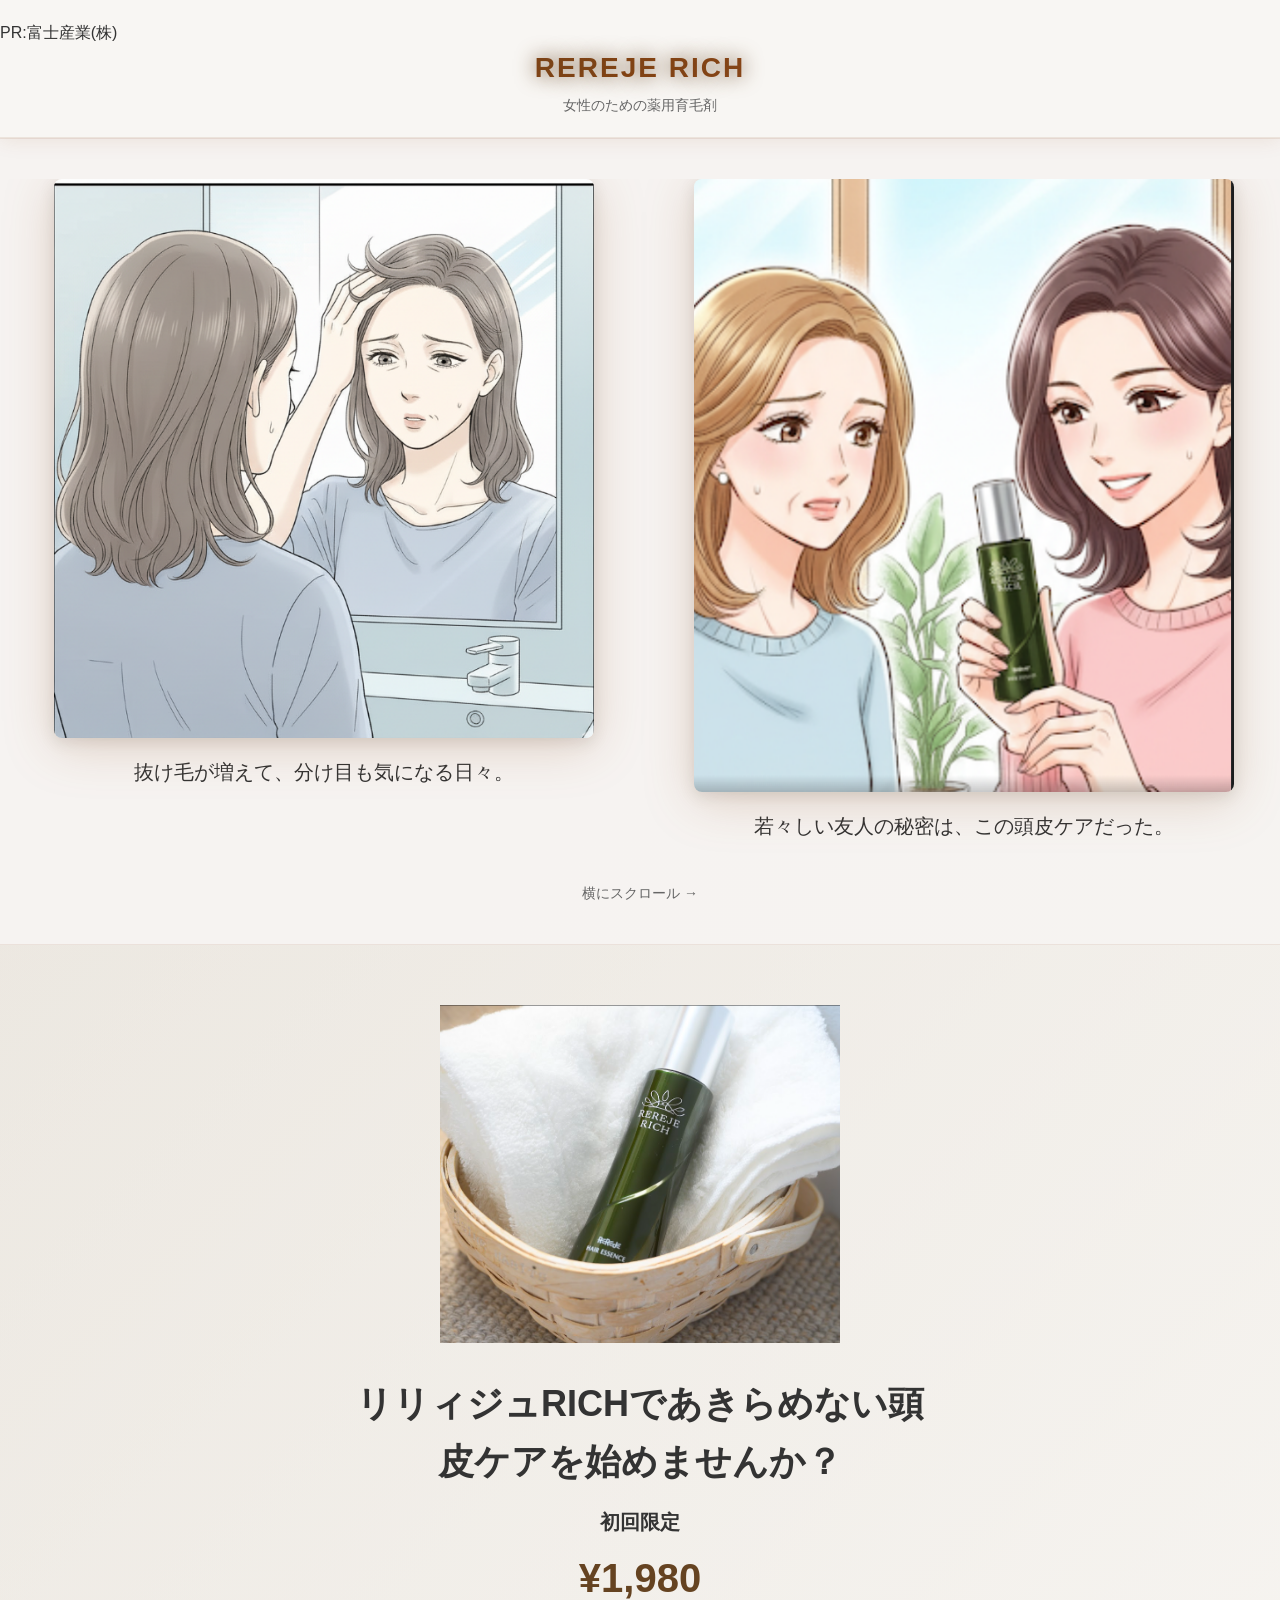
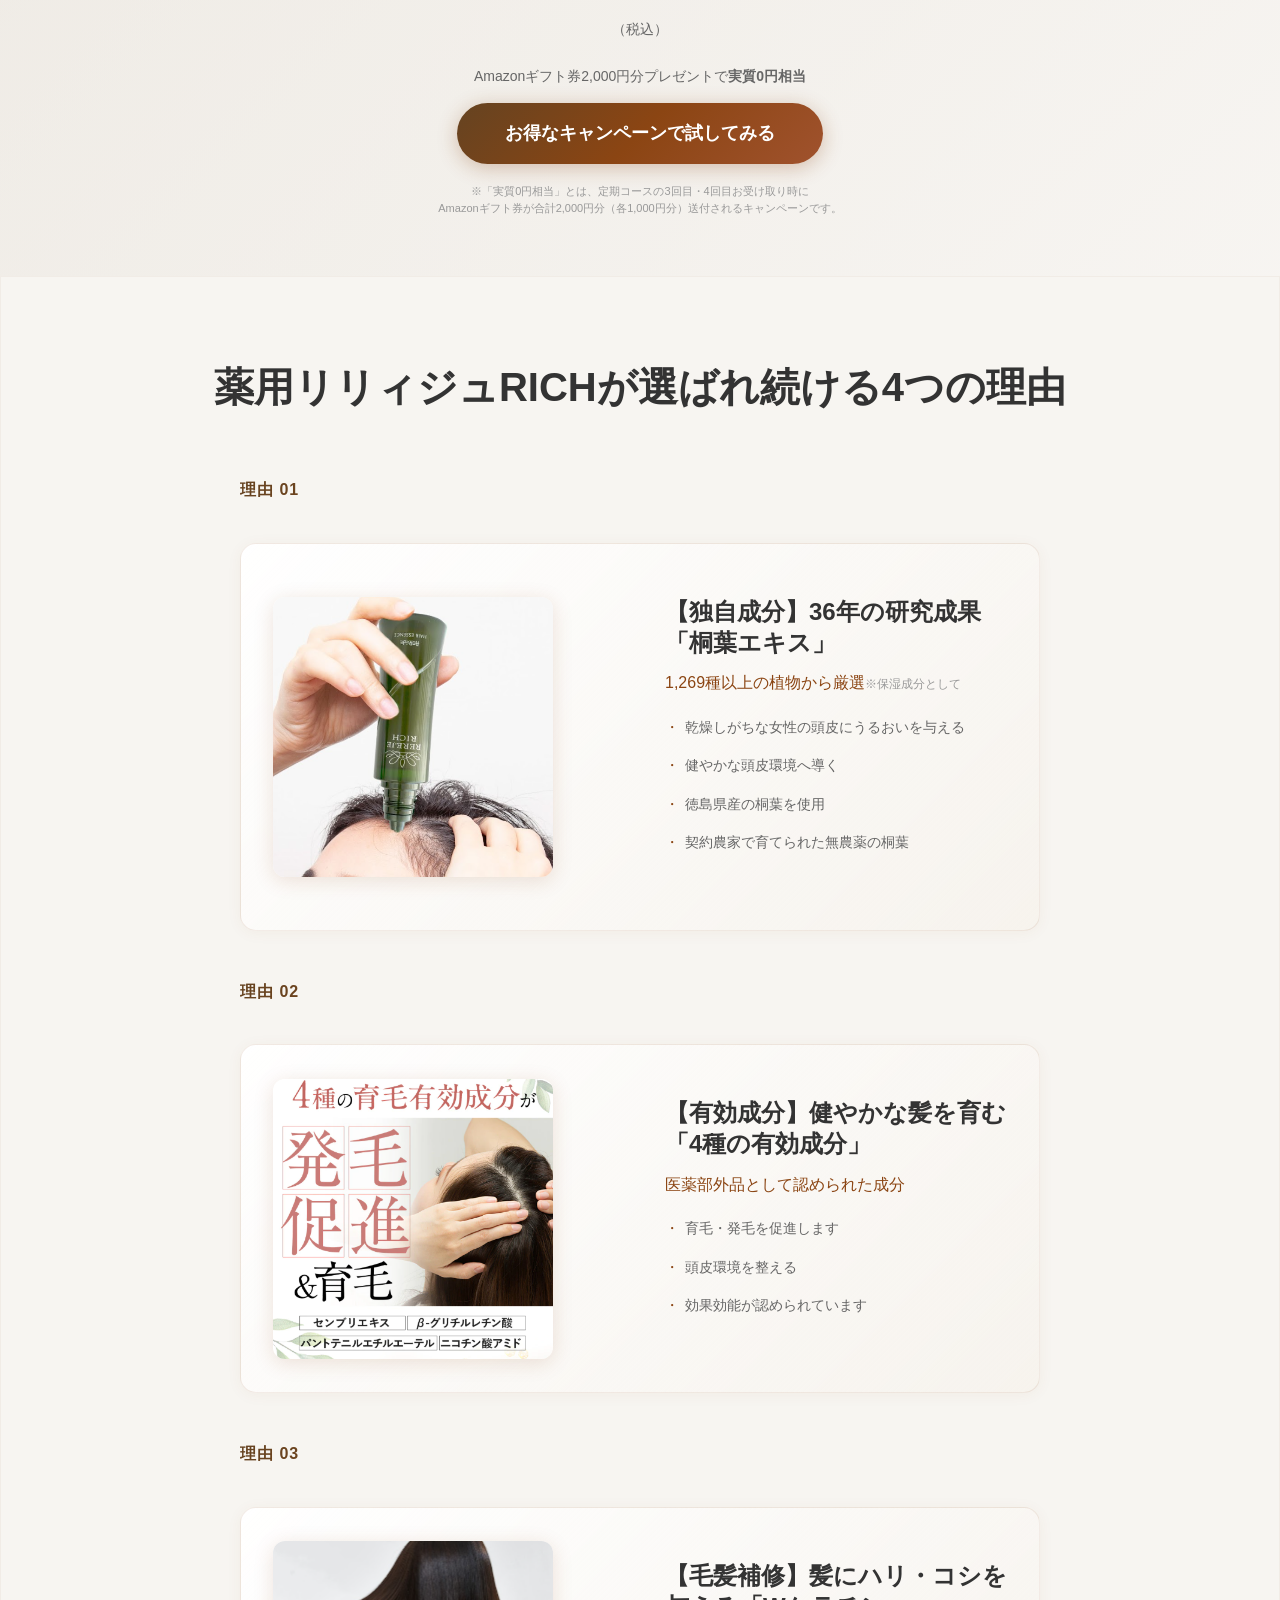
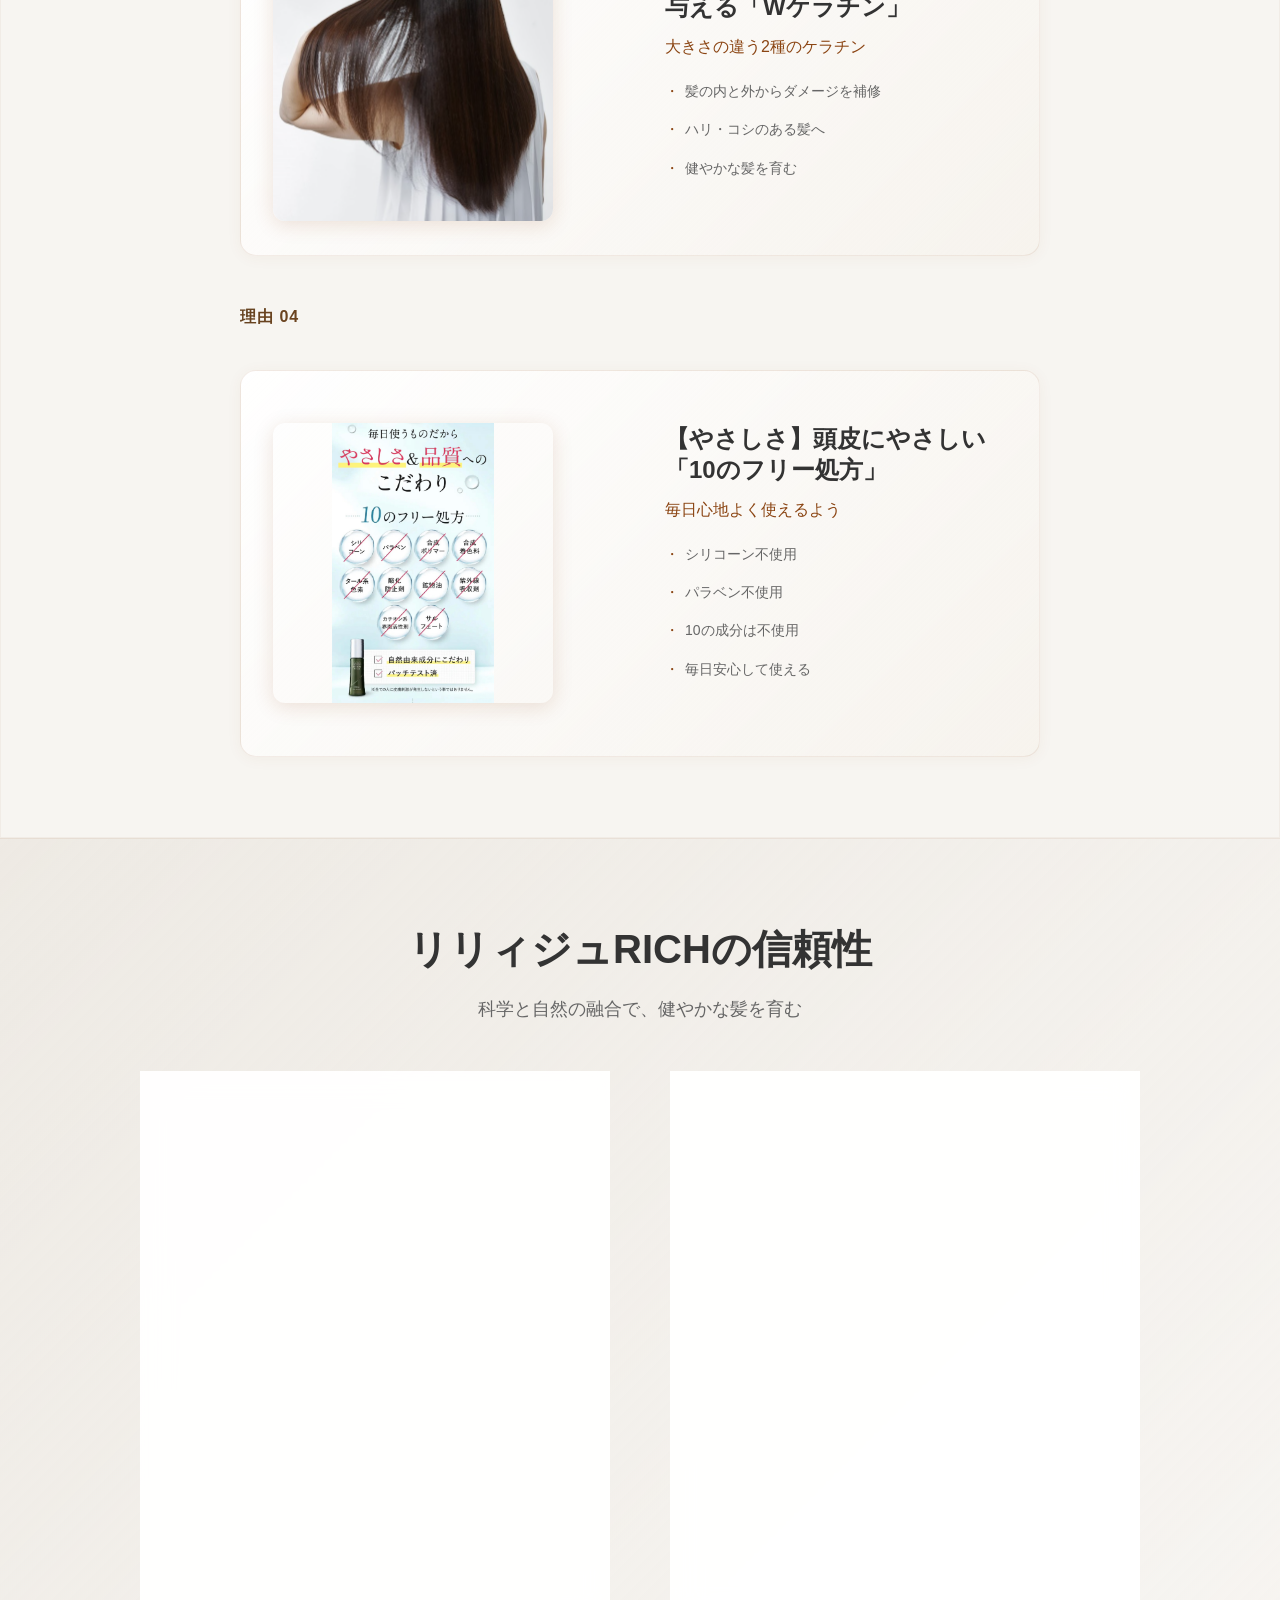
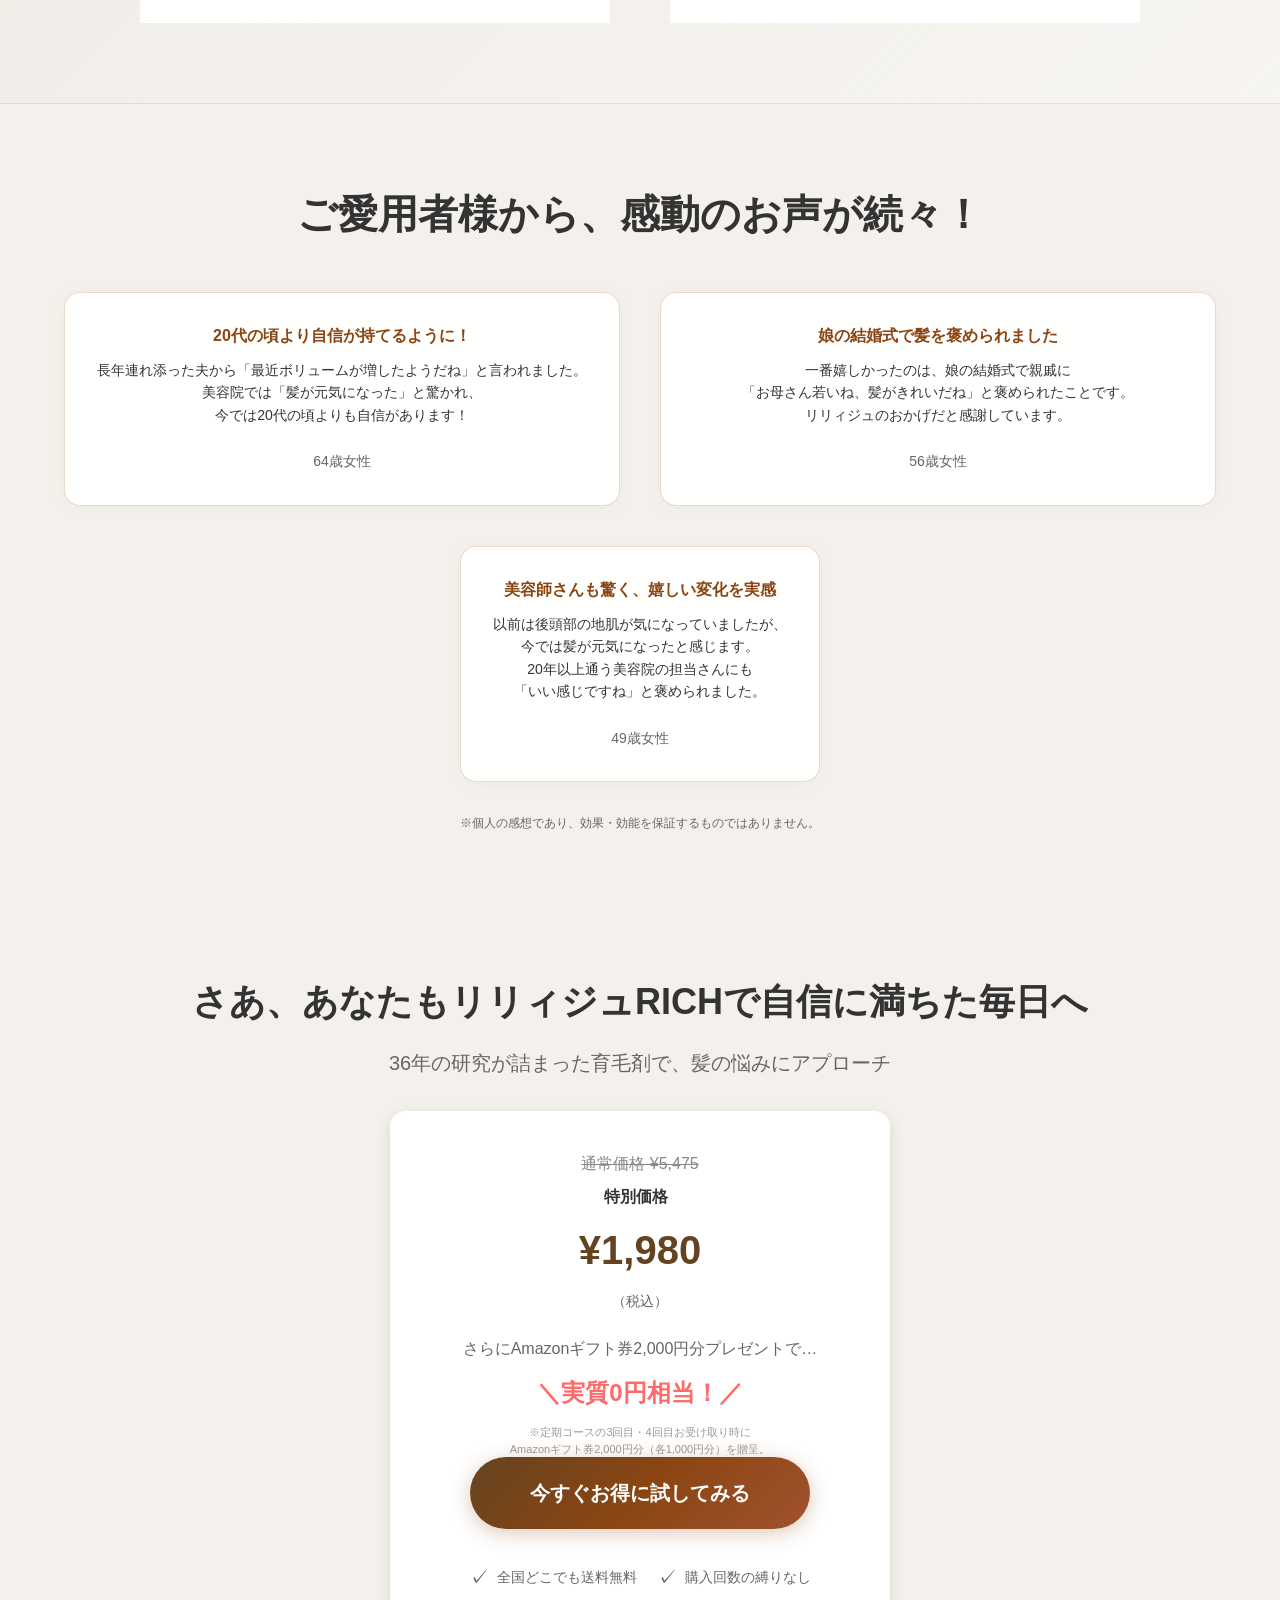
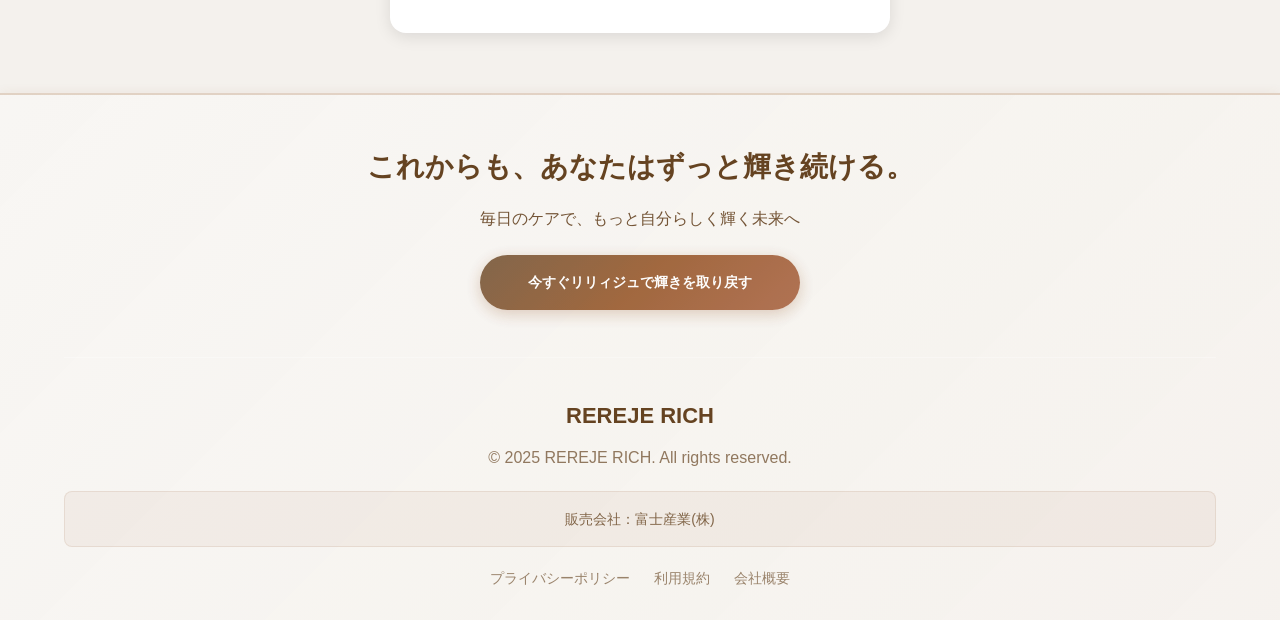
==== commit 50381ba5: "Initial commit: リリィジュリッチ No.78 プロジェクト - 10個の派生URL対応" ====
--- a/index-2.html
+++ b/index-2.html
@@ -1116,7 +1116,7 @@
           <figure class="comic-scene">
             <img src="manga/03.png" alt="リリィジュでケア" loading="lazy" />
             <figcaption>
-              <p class="narration">液だれしにくいから、<br class="br-mobile">サッと手軽に30秒ケア。</p>
+              <p class="narration">液だれしにくいから、<br class="br-mobile">サッと手軽に30秒ケア。<br><span style="font-size: 0.75em; color: #999; font-weight: 300;">※1日2回朝晩使用</span></p>
             </figcaption>
           </figure>
 
@@ -1175,7 +1175,7 @@
                 <img src="products/feature01.png" alt="36年の研究成果 桐葉エキス" loading="lazy">
                 <div class="product-info">
                   <h3>【独自成分】36年の研究成果<br class="br-mobile">「桐葉エキス」</h3>
-                  <p class="product-concept">1,269種以上の植物から厳選</p>
+                  <p class="product-concept">1,269種以上の植物から厳選<span style="font-size: 0.75em; color: #999; font-weight: 300;">※保湿成分として</span></p>
                   <ul class="product-features">
                     <li>乾燥しがちな女性の頭皮にうるおいを与える</li>
                     <li>健やかな頭皮環境へ導く</li>
@@ -1221,14 +1221,14 @@
             <article class="product-step">
               <div class="step-number">理由 04</div>
               <div class="product-content">
-                <img src="products/feature04.png" alt="11のフリー処方" loading="lazy">
+                <img src="products/feature04.jpg" alt="10のフリー処方" loading="lazy">
                 <div class="product-info">
-                  <h3>【やさしさ】頭皮にやさしい<br class="br-mobile">「11のフリー処方」</h3>
+                  <h3>【やさしさ】頭皮にやさしい<br class="br-mobile">「10のフリー処方」</h3>
                   <p class="product-concept">毎日心地よく使えるよう</p>
                   <ul class="product-features">
                     <li>シリコーン不使用</li>
                     <li>パラベン不使用</li>
-                    <li>11の成分は不使用</li>
+                    <li>10の成分は不使用</li>
                     <li>毎日安心して使える</li>
                   </ul>
                 </div>
